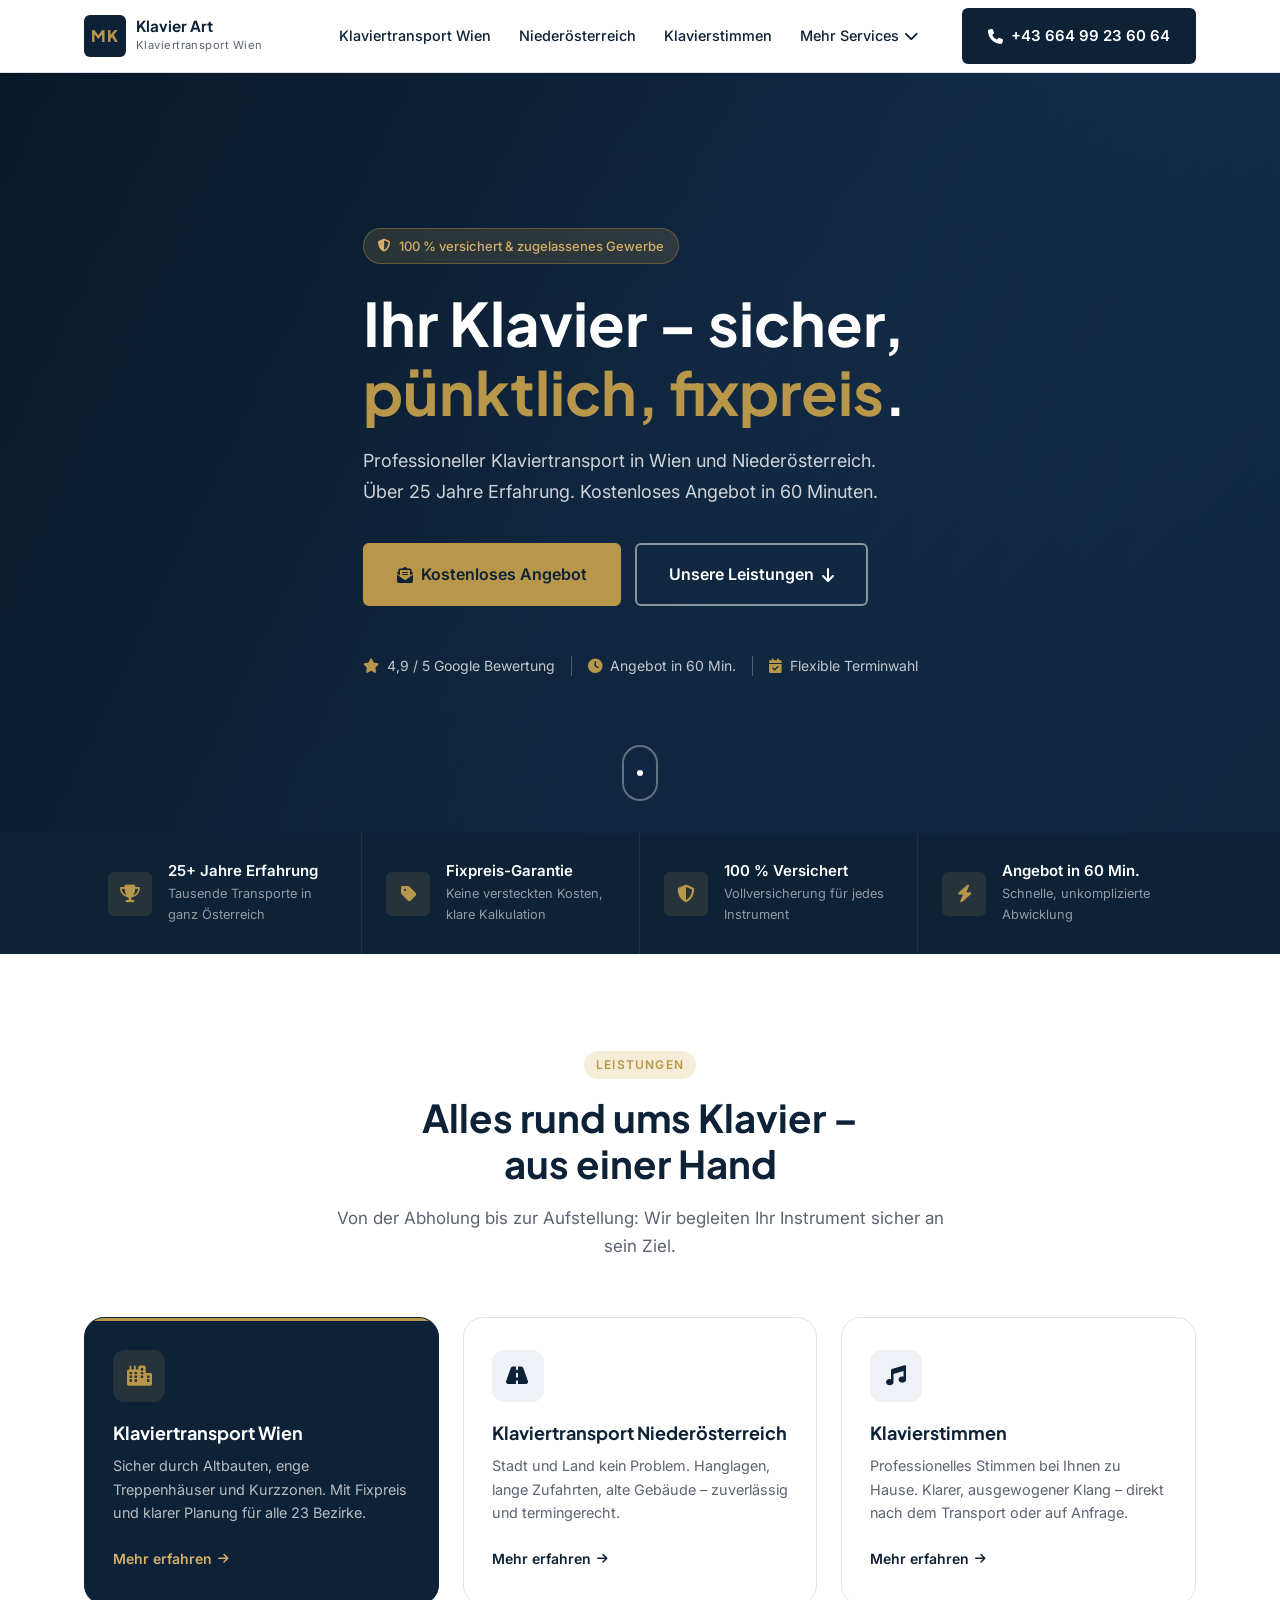
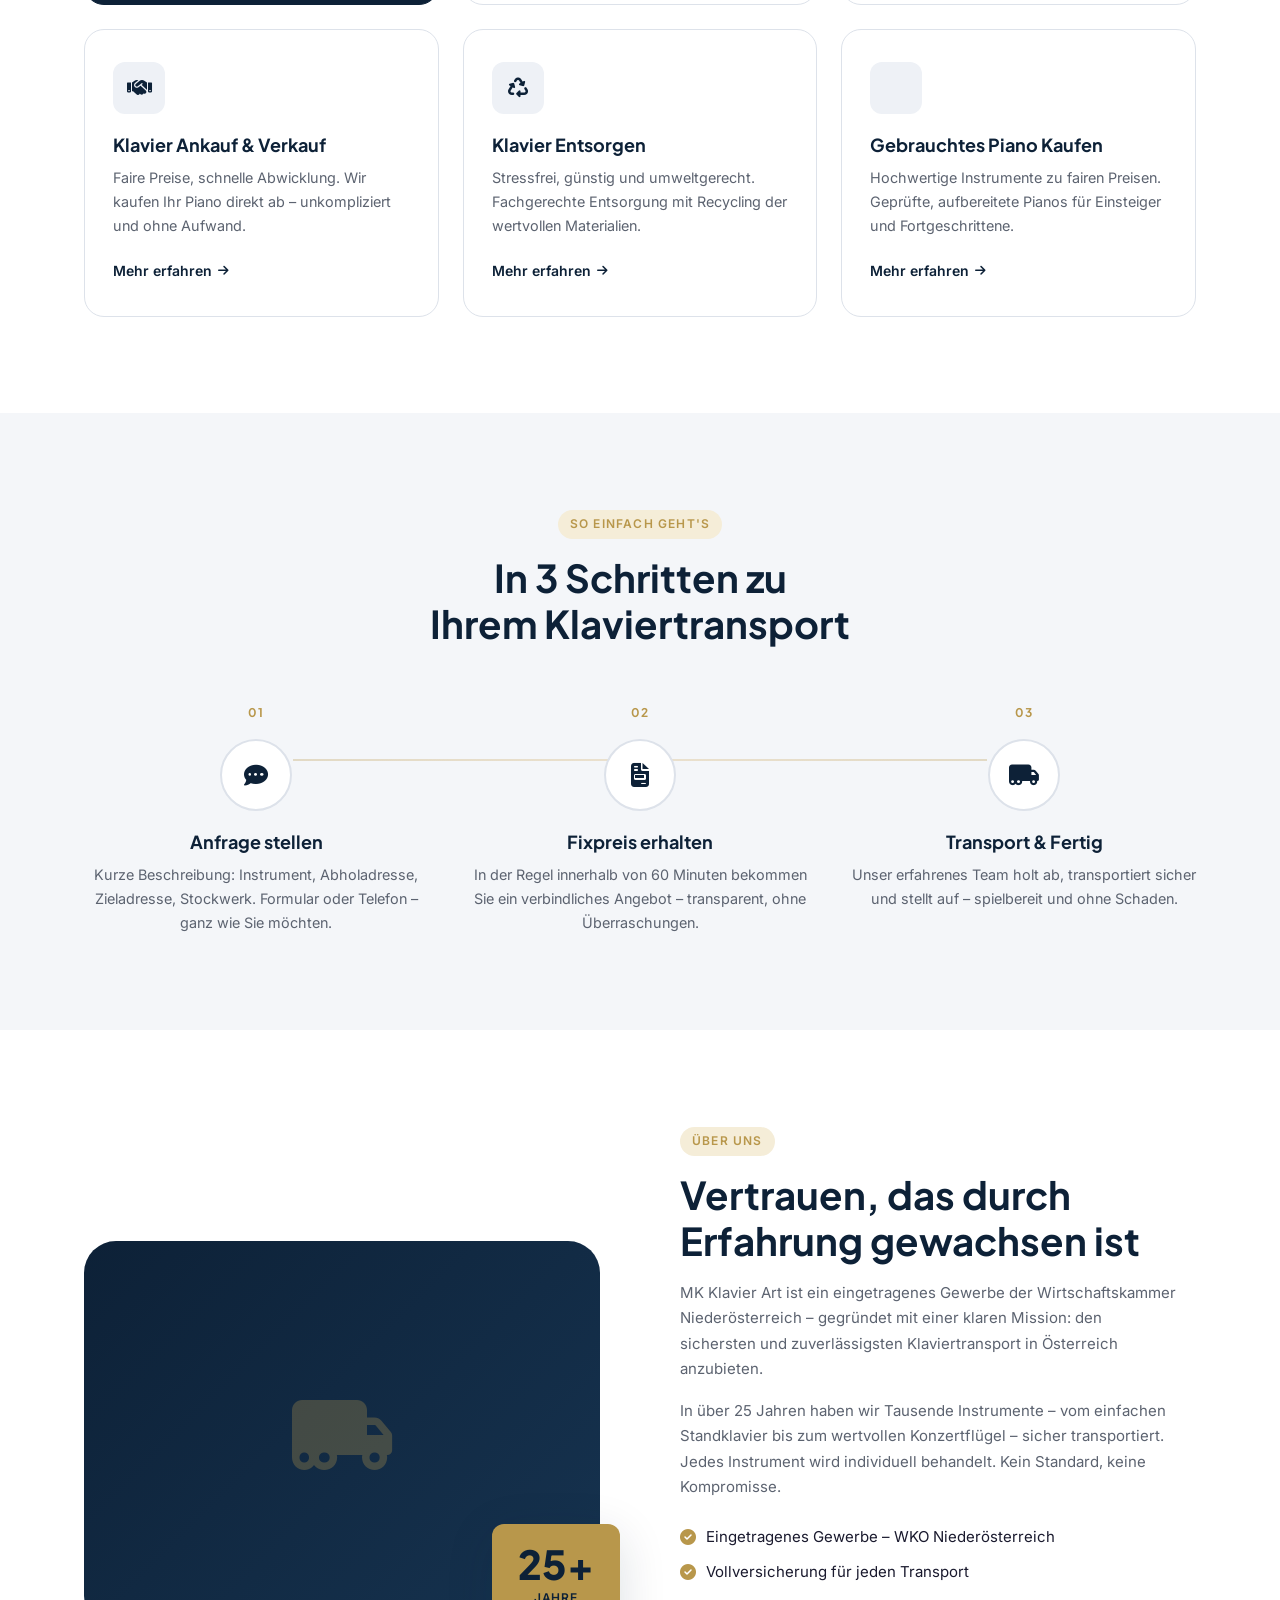
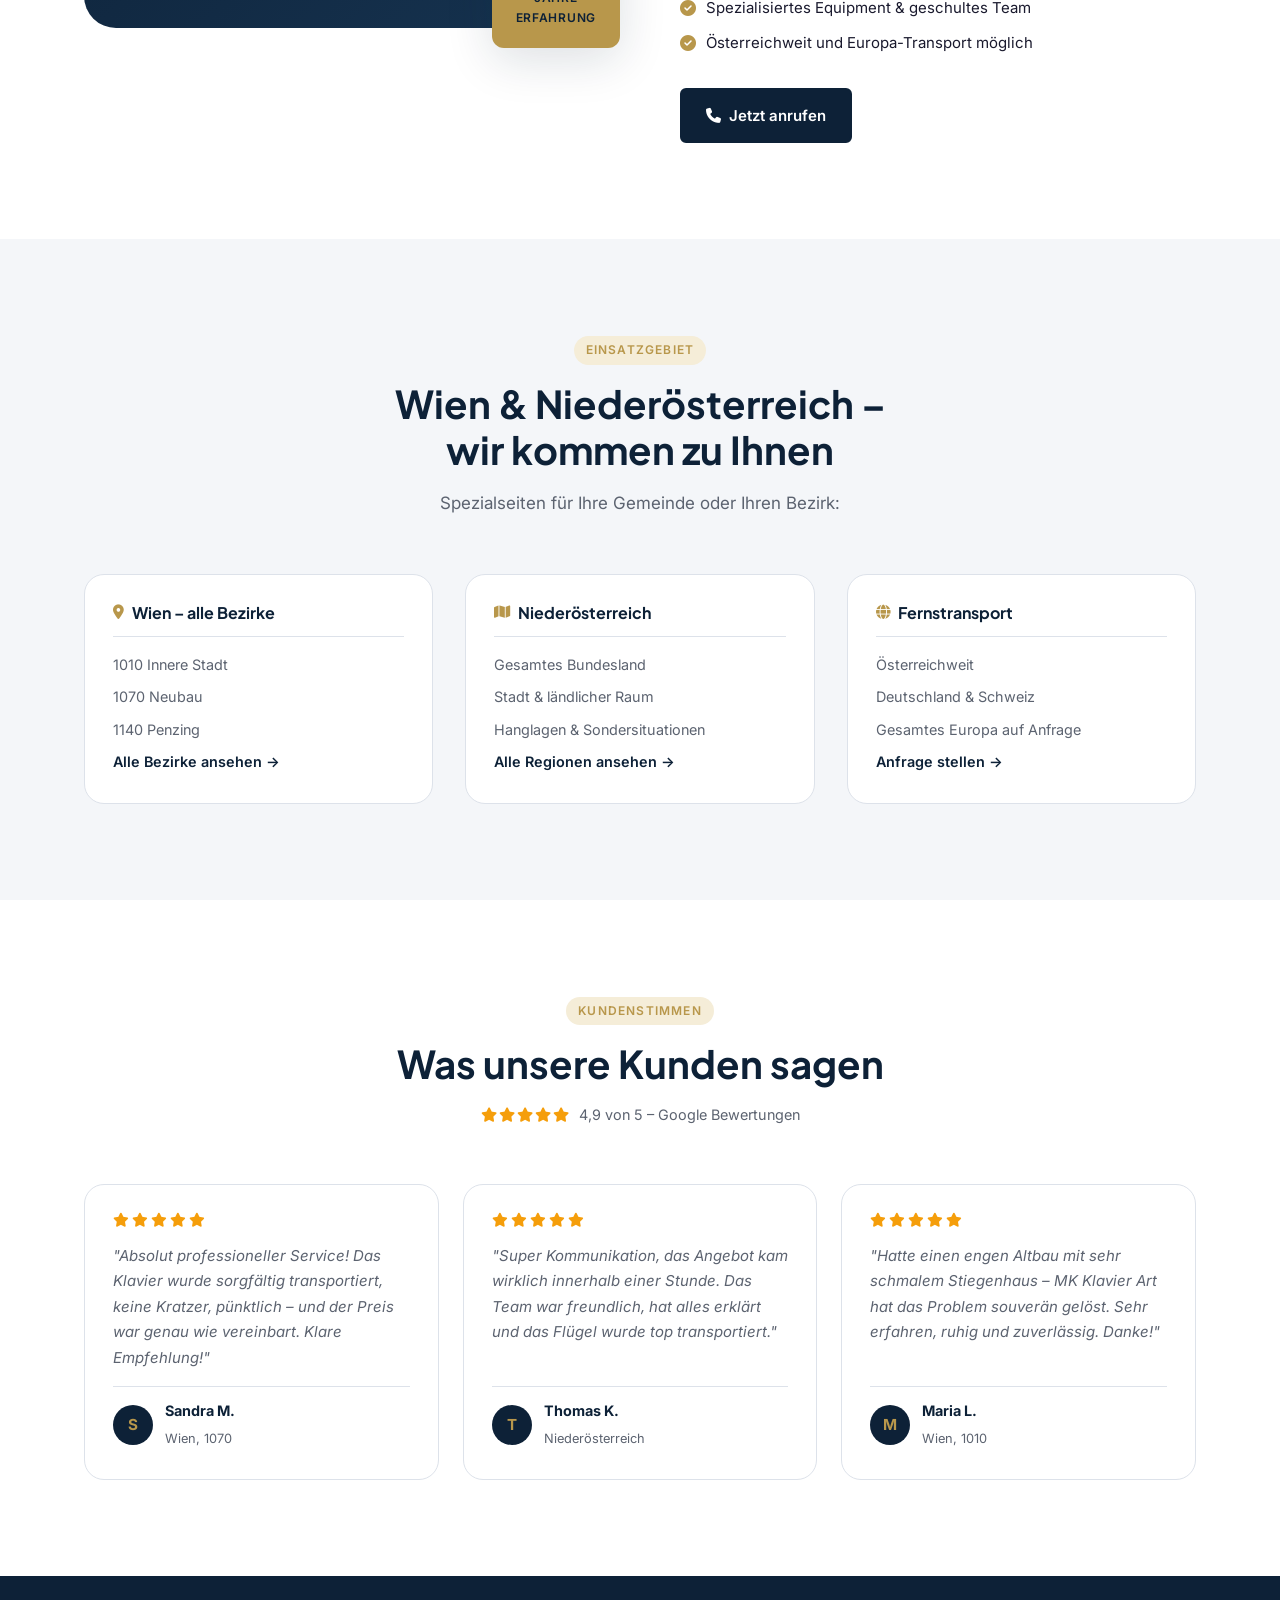
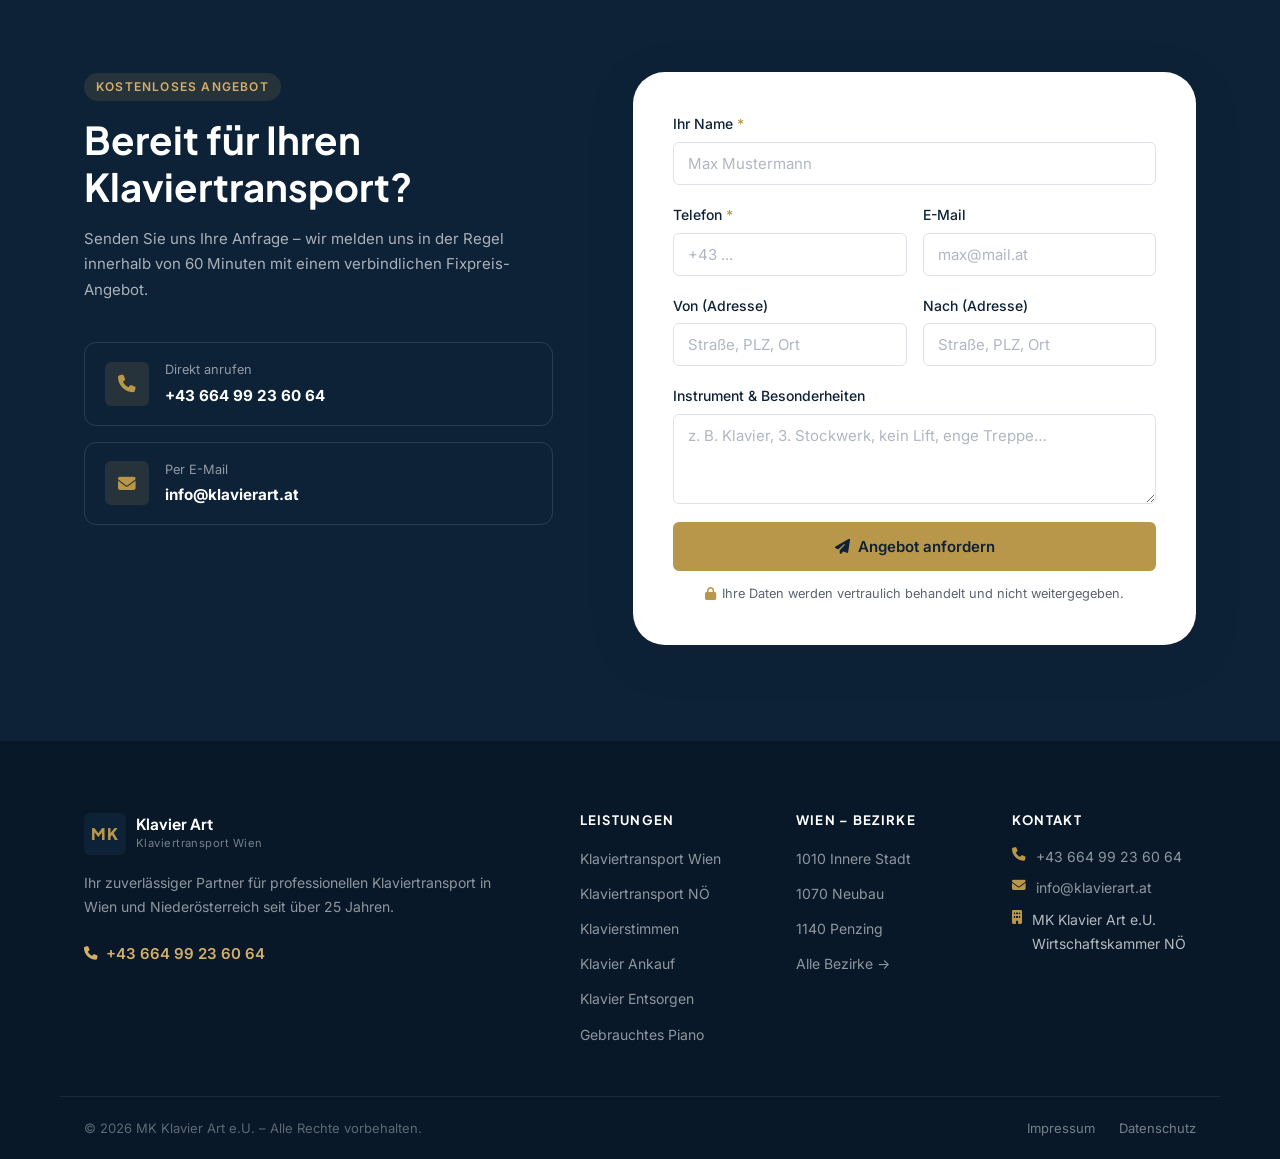
==== index.html @ 7b932c19 "Add homepage redesign prototype – modern corporate style Static HTML/CSS/JS prototype for the MK Kla" ====
<!DOCTYPE html>
<html lang="de">
<head>
  <meta charset="UTF-8" />
  <meta name="viewport" content="width=device-width, initial-scale=1.0" />
  <title>MK Klavier Art – Klaviertransport Wien & Niederösterreich | Fixpreis-Garantie</title>
  <meta name="description" content="Professioneller Klaviertransport in Wien und Niederösterreich. Über 25 Jahre Erfahrung, Fixpreis-Garantie, 100% versichert. Kostenloses Angebot in 60 Minuten." />

  <!-- Fonts -->
  <link rel="preconnect" href="https://fonts.googleapis.com" />
  <link rel="preconnect" href="https://fonts.gstatic.com" crossorigin />
  <link href="https://fonts.googleapis.com/css2?family=Inter:wght@400;500;600;700&family=Plus+Jakarta+Sans:wght@600;700;800&display=swap" rel="stylesheet" />

  <!-- Icons -->
  <link rel="stylesheet" href="https://cdnjs.cloudflare.com/ajax/libs/font-awesome/6.5.0/css/all.min.css" />

  <link rel="stylesheet" href="assets/css/style.css" />
</head>
<body>

  <!-- ========== HEADER ========== -->
  <header class="header" id="header">
    <div class="container header__inner">
      <a href="/" class="header__logo" aria-label="MK Klavier Art – Startseite">
        <span class="logo-mark">MK</span>
        <span class="logo-text">
          <span class="logo-main">Klavier Art</span>
          <span class="logo-sub">Klaviertransport Wien</span>
        </span>
      </a>

      <nav class="nav" id="nav" aria-label="Hauptnavigation">
        <ul class="nav__list">
          <li><a class="nav__link" href="/klaviertransport-wien/">Klaviertransport Wien</a></li>
          <li><a class="nav__link" href="/klaviertransport-niederosterreich/">Niederösterreich</a></li>
          <li><a class="nav__link" href="/klavierstimmen/">Klavierstimmen</a></li>
          <li class="nav__dropdown">
            <a class="nav__link nav__link--dropdown" href="#" aria-haspopup="true" aria-expanded="false">
              Mehr Services <i class="fa-solid fa-chevron-down" aria-hidden="true"></i>
            </a>
            <ul class="nav__sub">
              <li><a href="/klavier-ankauf/">Klavier Ankauf &amp; Verkauf</a></li>
              <li><a href="/klavier-entsorgen/">Klavier Entsorgen</a></li>
              <li><a href="/gebrauchtes-piano-kaufen/">Gebrauchtes Piano Kaufen</a></li>
            </ul>
          </li>
        </ul>
      </nav>

      <a href="tel:+436649923606" class="btn btn--primary header__cta">
        <i class="fa-solid fa-phone" aria-hidden="true"></i>
        +43 664 99 23 60 64
      </a>

      <button class="burger" id="burger" aria-label="Menü öffnen" aria-expanded="false" aria-controls="nav">
        <span></span><span></span><span></span>
      </button>
    </div>
  </header>

  <main id="main-content">

    <!-- ========== HERO ========== -->
    <section class="hero" aria-labelledby="hero-heading">
      <div class="hero__bg" aria-hidden="true">
        <!-- Placeholder: replace with actual piano image -->
        <div class="hero__bg-placeholder"></div>
        <div class="hero__overlay"></div>
      </div>

      <div class="container hero__content">
        <div class="hero__badge">
          <i class="fa-solid fa-shield-halved" aria-hidden="true"></i>
          100 % versichert &amp; zugelassenes Gewerbe
        </div>

        <h1 class="hero__title" id="hero-heading">
          Ihr Klavier – sicher,<br />
          <span class="text-accent">pünktlich, fixpreis</span>.
        </h1>

        <p class="hero__sub">
          Professioneller Klaviertransport in Wien und Niederösterreich.<br />
          Über 25 Jahre Erfahrung. Kostenloses Angebot in 60 Minuten.
        </p>

        <div class="hero__actions">
          <a href="#angebot" class="btn btn--accent btn--lg">
            <i class="fa-solid fa-envelope-open-text" aria-hidden="true"></i>
            Kostenloses Angebot
          </a>
          <a href="#leistungen" class="btn btn--ghost btn--lg">
            Unsere Leistungen
            <i class="fa-solid fa-arrow-down" aria-hidden="true"></i>
          </a>
        </div>

        <div class="hero__trust">
          <div class="trust-item">
            <i class="fa-solid fa-star" aria-hidden="true"></i>
            <span>4,9 / 5 Google Bewertung</span>
          </div>
          <div class="trust-divider" aria-hidden="true"></div>
          <div class="trust-item">
            <i class="fa-solid fa-clock" aria-hidden="true"></i>
            <span>Angebot in 60 Min.</span>
          </div>
          <div class="trust-divider" aria-hidden="true"></div>
          <div class="trust-item">
            <i class="fa-solid fa-calendar-check" aria-hidden="true"></i>
            <span>Flexible Terminwahl</span>
          </div>
        </div>
      </div>

      <a href="#usp" class="hero__scroll" aria-label="Nach unten scrollen">
        <span class="scroll-dot"></span>
      </a>
    </section>

    <!-- ========== USP BAR ========== -->
    <section class="usp-bar" id="usp" aria-label="Unsere Stärken">
      <div class="container">
        <ul class="usp-bar__list">
          <li class="usp-bar__item">
            <div class="usp-bar__icon" aria-hidden="true">
              <i class="fa-solid fa-trophy"></i>
            </div>
            <div class="usp-bar__text">
              <strong>25+ Jahre Erfahrung</strong>
              <span>Tausende Transporte in ganz Österreich</span>
            </div>
          </li>
          <li class="usp-bar__item">
            <div class="usp-bar__icon" aria-hidden="true">
              <i class="fa-solid fa-tag"></i>
            </div>
            <div class="usp-bar__text">
              <strong>Fixpreis-Garantie</strong>
              <span>Keine versteckten Kosten, klare Kalkulation</span>
            </div>
          </li>
          <li class="usp-bar__item">
            <div class="usp-bar__icon" aria-hidden="true">
              <i class="fa-solid fa-shield-halved"></i>
            </div>
            <div class="usp-bar__text">
              <strong>100 % Versichert</strong>
              <span>Vollversicherung für jedes Instrument</span>
            </div>
          </li>
          <li class="usp-bar__item">
            <div class="usp-bar__icon" aria-hidden="true">
              <i class="fa-solid fa-bolt"></i>
            </div>
            <div class="usp-bar__text">
              <strong>Angebot in 60 Min.</strong>
              <span>Schnelle, unkomplizierte Abwicklung</span>
            </div>
          </li>
        </ul>
      </div>
    </section>

    <!-- ========== SERVICES ========== -->
    <section class="services section" id="leistungen" aria-labelledby="services-heading">
      <div class="container">
        <div class="section-header">
          <span class="section-tag">Leistungen</span>
          <h2 class="section-title" id="services-heading">
            Alles rund ums Klavier –<br />aus einer Hand
          </h2>
          <p class="section-desc">
            Von der Abholung bis zur Aufstellung: Wir begleiten Ihr Instrument sicher an sein Ziel.
          </p>
        </div>

        <ul class="services__grid">
          <li class="service-card service-card--featured">
            <div class="service-card__icon" aria-hidden="true">
              <i class="fa-solid fa-city"></i>
            </div>
            <h3 class="service-card__title">Klaviertransport Wien</h3>
            <p class="service-card__desc">
              Sicher durch Altbauten, enge Treppenhäuser und Kurzzonen. Mit Fixpreis und klarer Planung für alle 23 Bezirke.
            </p>
            <a href="/klaviertransport-wien/" class="service-card__link">
              Mehr erfahren <i class="fa-solid fa-arrow-right" aria-hidden="true"></i>
            </a>
          </li>

          <li class="service-card">
            <div class="service-card__icon" aria-hidden="true">
              <i class="fa-solid fa-road"></i>
            </div>
            <h3 class="service-card__title">Klaviertransport Niederösterreich</h3>
            <p class="service-card__desc">
              Stadt und Land kein Problem. Hanglagen, lange Zufahrten, alte Gebäude – zuverlässig und termingerecht.
            </p>
            <a href="/klaviertransport-niederosterreich/" class="service-card__link">
              Mehr erfahren <i class="fa-solid fa-arrow-right" aria-hidden="true"></i>
            </a>
          </li>

          <li class="service-card">
            <div class="service-card__icon" aria-hidden="true">
              <i class="fa-solid fa-music"></i>
            </div>
            <h3 class="service-card__title">Klavierstimmen</h3>
            <p class="service-card__desc">
              Professionelles Stimmen bei Ihnen zu Hause. Klarer, ausgewogener Klang – direkt nach dem Transport oder auf Anfrage.
            </p>
            <a href="/klavierstimmen/" class="service-card__link">
              Mehr erfahren <i class="fa-solid fa-arrow-right" aria-hidden="true"></i>
            </a>
          </li>

          <li class="service-card">
            <div class="service-card__icon" aria-hidden="true">
              <i class="fa-solid fa-handshake"></i>
            </div>
            <h3 class="service-card__title">Klavier Ankauf &amp; Verkauf</h3>
            <p class="service-card__desc">
              Faire Preise, schnelle Abwicklung. Wir kaufen Ihr Piano direkt ab – unkompliziert und ohne Aufwand.
            </p>
            <a href="/klavier-ankauf/" class="service-card__link">
              Mehr erfahren <i class="fa-solid fa-arrow-right" aria-hidden="true"></i>
            </a>
          </li>

          <li class="service-card">
            <div class="service-card__icon" aria-hidden="true">
              <i class="fa-solid fa-recycle"></i>
            </div>
            <h3 class="service-card__title">Klavier Entsorgen</h3>
            <p class="service-card__desc">
              Stressfrei, günstig und umweltgerecht. Fachgerechte Entsorgung mit Recycling der wertvollen Materialien.
            </p>
            <a href="/klavier-entsorgen/" class="service-card__link">
              Mehr erfahren <i class="fa-solid fa-arrow-right" aria-hidden="true"></i>
            </a>
          </li>

          <li class="service-card">
            <div class="service-card__icon" aria-hidden="true">
              <i class="fa-solid fa-piano-keyboard"></i>
            </div>
            <h3 class="service-card__title">Gebrauchtes Piano Kaufen</h3>
            <p class="service-card__desc">
              Hochwertige Instrumente zu fairen Preisen. Geprüfte, aufbereitete Pianos für Einsteiger und Fortgeschrittene.
            </p>
            <a href="/gebrauchtes-piano-kaufen/" class="service-card__link">
              Mehr erfahren <i class="fa-solid fa-arrow-right" aria-hidden="true"></i>
            </a>
          </li>
        </ul>
      </div>
    </section>

    <!-- ========== HOW IT WORKS ========== -->
    <section class="process section section--alt" aria-labelledby="process-heading">
      <div class="container">
        <div class="section-header">
          <span class="section-tag">So einfach geht's</span>
          <h2 class="section-title" id="process-heading">In 3 Schritten zu<br />Ihrem Klaviertransport</h2>
        </div>

        <ol class="process__steps">
          <li class="process__step">
            <div class="process__number" aria-hidden="true">01</div>
            <div class="process__icon" aria-hidden="true">
              <i class="fa-solid fa-comment-dots"></i>
            </div>
            <h3 class="process__title">Anfrage stellen</h3>
            <p class="process__desc">
              Kurze Beschreibung: Instrument, Abholadresse, Zieladresse, Stockwerk. Formular oder Telefon – ganz wie Sie möchten.
            </p>
          </li>

          <li class="process__step">
            <div class="process__number" aria-hidden="true">02</div>
            <div class="process__icon" aria-hidden="true">
              <i class="fa-solid fa-file-invoice"></i>
            </div>
            <h3 class="process__title">Fixpreis erhalten</h3>
            <p class="process__desc">
              In der Regel innerhalb von 60 Minuten bekommen Sie ein verbindliches Angebot – transparent, ohne Überraschungen.
            </p>
          </li>

          <li class="process__step">
            <div class="process__number" aria-hidden="true">03</div>
            <div class="process__icon" aria-hidden="true">
              <i class="fa-solid fa-truck-moving"></i>
            </div>
            <h3 class="process__title">Transport & Fertig</h3>
            <p class="process__desc">
              Unser erfahrenes Team holt ab, transportiert sicher und stellt auf – spielbereit und ohne Schaden.
            </p>
          </li>
        </ol>
      </div>
    </section>

    <!-- ========== TRUST / ABOUT ========== -->
    <section class="about section" aria-labelledby="about-heading">
      <div class="container about__inner">
        <div class="about__visual" aria-hidden="true">
          <!-- Placeholder for company/team photo -->
          <div class="about__img-placeholder">
            <i class="fa-solid fa-truck-moving"></i>
          </div>
          <div class="about__badge-float">
            <span class="badge-number">25+</span>
            <span class="badge-label">Jahre<br/>Erfahrung</span>
          </div>
        </div>

        <div class="about__content">
          <span class="section-tag">Über uns</span>
          <h2 class="section-title section-title--left" id="about-heading">
            Vertrauen, das durch<br />Erfahrung gewachsen ist
          </h2>
          <p class="about__text">
            MK Klavier Art ist ein eingetragenes Gewerbe der Wirtschaftskammer Niederösterreich – gegründet mit einer klaren Mission: den sichersten und zuverlässigsten Klaviertransport in Österreich anzubieten.
          </p>
          <p class="about__text">
            In über 25 Jahren haben wir Tausende Instrumente – vom einfachen Standklavier bis zum wertvollen Konzertflügel – sicher transportiert. Jedes Instrument wird individuell behandelt. Kein Standard, keine Kompromisse.
          </p>

          <ul class="about__checks">
            <li><i class="fa-solid fa-circle-check" aria-hidden="true"></i> Eingetragenes Gewerbe – WKO Niederösterreich</li>
            <li><i class="fa-solid fa-circle-check" aria-hidden="true"></i> Vollversicherung für jeden Transport</li>
            <li><i class="fa-solid fa-circle-check" aria-hidden="true"></i> Spezialisiertes Equipment &amp; geschultes Team</li>
            <li><i class="fa-solid fa-circle-check" aria-hidden="true"></i> Österreichweit und Europa-Transport möglich</li>
          </ul>

          <a href="tel:+436649923606" class="btn btn--primary">
            <i class="fa-solid fa-phone" aria-hidden="true"></i>
            Jetzt anrufen
          </a>
        </div>
      </div>
    </section>

    <!-- ========== AREAS ========== -->
    <section class="areas section section--alt" aria-labelledby="areas-heading">
      <div class="container">
        <div class="section-header">
          <span class="section-tag">Einsatzgebiet</span>
          <h2 class="section-title" id="areas-heading">Wien &amp; Niederösterreich –<br />wir kommen zu Ihnen</h2>
          <p class="section-desc">Spezialseiten für Ihre Gemeinde oder Ihren Bezirk:</p>
        </div>

        <div class="areas__grid">
          <div class="areas__column">
            <h3 class="areas__col-title">
              <i class="fa-solid fa-location-dot" aria-hidden="true"></i>
              Wien – alle Bezirke
            </h3>
            <ul class="areas__list">
              <li><a href="/klaviertransport-wien/klaviertransport-innere-stadt-1010/">1010 Innere Stadt</a></li>
              <li><a href="/klaviertransport-wien/klaviertransport-neubau-1070/">1070 Neubau</a></li>
              <li><a href="/klaviertransport-wien/klaviertransport-penzing-1140/">1140 Penzing</a></li>
              <li><a href="/klaviertransport-wien/">Alle Bezirke ansehen →</a></li>
            </ul>
          </div>

          <div class="areas__column">
            <h3 class="areas__col-title">
              <i class="fa-solid fa-map" aria-hidden="true"></i>
              Niederösterreich
            </h3>
            <ul class="areas__list">
              <li><a href="/klaviertransport-niederosterreich/">Gesamtes Bundesland</a></li>
              <li><a href="/klaviertransport-niederosterreich/">Stadt &amp; ländlicher Raum</a></li>
              <li><a href="/klaviertransport-niederosterreich/">Hanglagen &amp; Sondersituationen</a></li>
              <li><a href="/klaviertransport-niederosterreich/">Alle Regionen ansehen →</a></li>
            </ul>
          </div>

          <div class="areas__column">
            <h3 class="areas__col-title">
              <i class="fa-solid fa-globe" aria-hidden="true"></i>
              Fernstransport
            </h3>
            <ul class="areas__list">
              <li><span>Österreichweit</span></li>
              <li><span>Deutschland &amp; Schweiz</span></li>
              <li><span>Gesamtes Europa auf Anfrage</span></li>
              <li><a href="#angebot">Anfrage stellen →</a></li>
            </ul>
          </div>
        </div>
      </div>
    </section>

    <!-- ========== TESTIMONIALS ========== -->
    <section class="reviews section" aria-labelledby="reviews-heading">
      <div class="container">
        <div class="section-header">
          <span class="section-tag">Kundenstimmen</span>
          <h2 class="section-title" id="reviews-heading">
            Was unsere Kunden sagen
          </h2>
          <div class="reviews__rating" aria-label="Durchschnittliche Bewertung: 4,9 von 5 Sternen">
            <div class="stars" aria-hidden="true">
              <i class="fa-solid fa-star"></i>
              <i class="fa-solid fa-star"></i>
              <i class="fa-solid fa-star"></i>
              <i class="fa-solid fa-star"></i>
              <i class="fa-solid fa-star"></i>
            </div>
            <span>4,9 von 5 – Google Bewertungen</span>
          </div>
        </div>

        <div class="reviews__grid">
          <article class="review-card">
            <div class="review-card__stars" aria-label="5 Sterne" aria-hidden="true">
              <i class="fa-solid fa-star"></i><i class="fa-solid fa-star"></i>
              <i class="fa-solid fa-star"></i><i class="fa-solid fa-star"></i>
              <i class="fa-solid fa-star"></i>
            </div>
            <blockquote class="review-card__text">
              "Absolut professioneller Service! Das Klavier wurde sorgfältig transportiert, keine Kratzer, pünktlich – und der Preis war genau wie vereinbart. Klare Empfehlung!"
            </blockquote>
            <footer class="review-card__author">
              <div class="review-card__avatar" aria-hidden="true">S</div>
              <div>
                <strong>Sandra M.</strong>
                <span>Wien, 1070</span>
              </div>
            </footer>
          </article>

          <article class="review-card">
            <div class="review-card__stars" aria-label="5 Sterne" aria-hidden="true">
              <i class="fa-solid fa-star"></i><i class="fa-solid fa-star"></i>
              <i class="fa-solid fa-star"></i><i class="fa-solid fa-star"></i>
              <i class="fa-solid fa-star"></i>
            </div>
            <blockquote class="review-card__text">
              "Super Kommunikation, das Angebot kam wirklich innerhalb einer Stunde. Das Team war freundlich, hat alles erklärt und das Flügel wurde top transportiert."
            </blockquote>
            <footer class="review-card__author">
              <div class="review-card__avatar" aria-hidden="true">T</div>
              <div>
                <strong>Thomas K.</strong>
                <span>Niederösterreich</span>
              </div>
            </footer>
          </article>

          <article class="review-card">
            <div class="review-card__stars" aria-label="5 Sterne" aria-hidden="true">
              <i class="fa-solid fa-star"></i><i class="fa-solid fa-star"></i>
              <i class="fa-solid fa-star"></i><i class="fa-solid fa-star"></i>
              <i class="fa-solid fa-star"></i>
            </div>
            <blockquote class="review-card__text">
              "Hatte einen engen Altbau mit sehr schmalem Stiegenhaus – MK Klavier Art hat das Problem souverän gelöst. Sehr erfahren, ruhig und zuverlässig. Danke!"
            </blockquote>
            <footer class="review-card__author">
              <div class="review-card__avatar" aria-hidden="true">M</div>
              <div>
                <strong>Maria L.</strong>
                <span>Wien, 1010</span>
              </div>
            </footer>
          </article>
        </div>
      </div>
    </section>

    <!-- ========== CONTACT / CTA ========== -->
    <section class="cta-section section" id="angebot" aria-labelledby="cta-heading">
      <div class="container">
        <div class="cta-section__inner">
          <div class="cta-section__content">
            <span class="section-tag section-tag--light">Kostenloses Angebot</span>
            <h2 class="cta-section__title" id="cta-heading">
              Bereit für Ihren<br />Klaviertransport?
            </h2>
            <p class="cta-section__sub">
              Senden Sie uns Ihre Anfrage – wir melden uns in der Regel innerhalb von 60 Minuten mit einem verbindlichen Fixpreis-Angebot.
            </p>
            <div class="cta-section__contact">
              <a href="tel:+436649923606" class="cta-contact-item">
                <i class="fa-solid fa-phone" aria-hidden="true"></i>
                <div>
                  <span>Direkt anrufen</span>
                  <strong>+43 664 99 23 60 64</strong>
                </div>
              </a>
              <a href="mailto:info@klavierart.at" class="cta-contact-item">
                <i class="fa-solid fa-envelope" aria-hidden="true"></i>
                <div>
                  <span>Per E-Mail</span>
                  <strong>info@klavierart.at</strong>
                </div>
              </a>
            </div>
          </div>

          <form class="contact-form" action="#" method="post" novalidate aria-label="Anfrageformular">
            <div class="form-group">
              <label for="name">Ihr Name <span aria-hidden="true">*</span></label>
              <input type="text" id="name" name="name" required autocomplete="name" placeholder="Max Mustermann" />
            </div>

            <div class="form-row">
              <div class="form-group">
                <label for="phone">Telefon <span aria-hidden="true">*</span></label>
                <input type="tel" id="phone" name="phone" required autocomplete="tel" placeholder="+43 ..." />
              </div>
              <div class="form-group">
                <label for="email">E-Mail</label>
                <input type="email" id="email" name="email" autocomplete="email" placeholder="max@mail.at" />
              </div>
            </div>

            <div class="form-row">
              <div class="form-group">
                <label for="von">Von (Adresse)</label>
                <input type="text" id="von" name="von" placeholder="Straße, PLZ, Ort" />
              </div>
              <div class="form-group">
                <label for="nach">Nach (Adresse)</label>
                <input type="text" id="nach" name="nach" placeholder="Straße, PLZ, Ort" />
              </div>
            </div>

            <div class="form-group">
              <label for="instrument">Instrument &amp; Besonderheiten</label>
              <textarea id="instrument" name="instrument" rows="3" placeholder="z. B. Klavier, 3. Stockwerk, kein Lift, enge Treppe…"></textarea>
            </div>

            <button type="submit" class="btn btn--accent btn--full">
              <i class="fa-solid fa-paper-plane" aria-hidden="true"></i>
              Angebot anfordern
            </button>
            <p class="form-note">
              <i class="fa-solid fa-lock" aria-hidden="true"></i>
              Ihre Daten werden vertraulich behandelt und nicht weitergegeben.
            </p>
          </form>
        </div>
      </div>
    </section>

  </main>

  <!-- ========== FOOTER ========== -->
  <footer class="footer" role="contentinfo">
    <div class="container footer__inner">
      <div class="footer__brand">
        <a href="/" class="header__logo footer__logo" aria-label="MK Klavier Art">
          <span class="logo-mark">MK</span>
          <span class="logo-text">
            <span class="logo-main">Klavier Art</span>
            <span class="logo-sub">Klaviertransport Wien</span>
          </span>
        </a>
        <p class="footer__tagline">
          Ihr zuverlässiger Partner für professionellen Klaviertransport in Wien und Niederösterreich seit über 25 Jahren.
        </p>
        <a href="tel:+436649923606" class="footer__phone">
          <i class="fa-solid fa-phone" aria-hidden="true"></i>
          +43 664 99 23 60 64
        </a>
      </div>

      <nav class="footer__nav" aria-label="Footer Navigation">
        <div class="footer__col">
          <h3 class="footer__heading">Leistungen</h3>
          <ul>
            <li><a href="/klaviertransport-wien/">Klaviertransport Wien</a></li>
            <li><a href="/klaviertransport-niederosterreich/">Klaviertransport NÖ</a></li>
            <li><a href="/klavierstimmen/">Klavierstimmen</a></li>
            <li><a href="/klavier-ankauf/">Klavier Ankauf</a></li>
            <li><a href="/klavier-entsorgen/">Klavier Entsorgen</a></li>
            <li><a href="/gebrauchtes-piano-kaufen/">Gebrauchtes Piano</a></li>
          </ul>
        </div>

        <div class="footer__col">
          <h3 class="footer__heading">Wien – Bezirke</h3>
          <ul>
            <li><a href="/klaviertransport-wien/klaviertransport-innere-stadt-1010/">1010 Innere Stadt</a></li>
            <li><a href="/klaviertransport-wien/klaviertransport-neubau-1070/">1070 Neubau</a></li>
            <li><a href="/klaviertransport-wien/klaviertransport-penzing-1140/">1140 Penzing</a></li>
            <li><a href="/klaviertransport-wien/">Alle Bezirke →</a></li>
          </ul>
        </div>

        <div class="footer__col">
          <h3 class="footer__heading">Kontakt</h3>
          <ul class="footer__contact-list">
            <li>
              <i class="fa-solid fa-phone" aria-hidden="true"></i>
              <a href="tel:+436649923606">+43 664 99 23 60 64</a>
            </li>
            <li>
              <i class="fa-solid fa-envelope" aria-hidden="true"></i>
              <a href="mailto:info@klavierart.at">info@klavierart.at</a>
            </li>
            <li>
              <i class="fa-solid fa-building" aria-hidden="true"></i>
              <span>MK Klavier Art e.U.<br />Wirtschaftskammer NÖ</span>
            </li>
          </ul>
        </div>
      </nav>
    </div>

    <div class="footer__bottom">
      <div class="container footer__bottom-inner">
        <p class="footer__copy">
          &copy; <span id="year"></span> MK Klavier Art e.U. – Alle Rechte vorbehalten.
        </p>
        <nav class="footer__legal" aria-label="Rechtliche Links">
          <a href="/impressum/">Impressum</a>
          <a href="/datenschutz/">Datenschutz</a>
        </nav>
      </div>
    </div>
  </footer>

  <!-- Scroll to top -->
  <button class="scroll-top" id="scrollTop" aria-label="Zum Seitenanfang scrollen" hidden>
    <i class="fa-solid fa-chevron-up" aria-hidden="true"></i>
  </button>

  <script src="assets/js/script.js"></script>
</body>
</html>
---- assets/css/style.css ----
/* ============================================================
   MK Klavier Art – Design System & Homepage Styles
   Palette:
     Navy    #0D2137  (primary)
     Gold    #B8974B  (accent)
     White   #FFFFFF
     Surface #F4F6F9
     Muted   #EEF1F6
     Text    #1A1A2E
     Sub     #5C6370
   ============================================================ */

/* ── Reset & Base ─────────────────────────────────────────── */
*, *::before, *::after { box-sizing: border-box; margin: 0; padding: 0; }

:root {
  --navy:        #0D2137;
  --navy-dark:   #081828;
  --navy-mid:    #163350;
  --gold:        #B8974B;
  --gold-light:  #D4AF6A;
  --gold-pale:   #F5EDD8;
  --white:       #FFFFFF;
  --surface:     #F4F6F9;
  --muted:       #EEF1F6;
  --text:        #1A1A2E;
  --sub:         #5C6370;
  --border:      #DDE2EA;

  --radius-sm:   6px;
  --radius-md:   12px;
  --radius-lg:   20px;
  --radius-xl:   32px;

  --shadow-sm:   0 1px 4px rgba(13,33,55,.06);
  --shadow-md:   0 4px 20px rgba(13,33,55,.10);
  --shadow-lg:   0 12px 48px rgba(13,33,55,.14);

  --font-body:   'Inter', system-ui, sans-serif;
  --font-head:   'Plus Jakarta Sans', 'Inter', sans-serif;

  --transition:  .25s ease;

  --container:   1160px;
  --section-v:   96px;
}

html {
  font-size: 16px;
  scroll-behavior: smooth;
  -webkit-text-size-adjust: 100%;
}

body {
  font-family: var(--font-body);
  color: var(--text);
  background: var(--white);
  line-height: 1.7;
  -webkit-font-smoothing: antialiased;
}

img { max-width: 100%; display: block; }
a  { color: inherit; text-decoration: none; }
ul, ol { list-style: none; }
button { cursor: pointer; font-family: inherit; border: none; background: none; }

/* Focus visible – accessibility */
:focus-visible {
  outline: 3px solid var(--gold);
  outline-offset: 3px;
  border-radius: 4px;
}

/* ── Typography ───────────────────────────────────────────── */
h1, h2, h3, h4 {
  font-family: var(--font-head);
  line-height: 1.2;
  font-weight: 700;
  color: var(--navy);
}

/* ── Utilities ────────────────────────────────────────────── */
.container {
  max-width: var(--container);
  margin: 0 auto;
  padding: 0 24px;
}

.section          { padding: var(--section-v) 0; }
.section--alt     { background: var(--surface); }

.section-header   { text-align: center; max-width: 640px; margin: 0 auto 56px; }

.section-tag {
  display: inline-block;
  font-size: .75rem;
  font-weight: 600;
  letter-spacing: .1em;
  text-transform: uppercase;
  color: var(--gold);
  background: var(--gold-pale);
  padding: 4px 12px;
  border-radius: 99px;
  margin-bottom: 16px;
}
.section-tag--light {
  color: var(--gold-light);
  background: rgba(184,151,75,.15);
}

.section-title {
  font-size: clamp(1.75rem, 3vw, 2.5rem);
  color: var(--navy);
  margin-bottom: 16px;
}
.section-title--left { text-align: left; }

.section-desc {
  color: var(--sub);
  font-size: 1.0625rem;
}

.text-accent { color: var(--gold); }

/* ── Buttons ──────────────────────────────────────────────── */
.btn {
  display: inline-flex;
  align-items: center;
  gap: 8px;
  padding: 13px 24px;
  border-radius: var(--radius-sm);
  font-size: .9375rem;
  font-weight: 600;
  font-family: var(--font-body);
  transition: all var(--transition);
  white-space: nowrap;
  border: 2px solid transparent;
}

.btn--primary {
  background: var(--navy);
  color: var(--white);
  border-color: var(--navy);
}
.btn--primary:hover {
  background: var(--navy-mid);
  border-color: var(--navy-mid);
  transform: translateY(-1px);
  box-shadow: var(--shadow-md);
}

.btn--accent {
  background: var(--gold);
  color: var(--navy);
  border-color: var(--gold);
}
.btn--accent:hover {
  background: var(--gold-light);
  border-color: var(--gold-light);
  transform: translateY(-1px);
  box-shadow: 0 6px 24px rgba(184,151,75,.35);
}

.btn--ghost {
  background: transparent;
  color: var(--white);
  border-color: rgba(255,255,255,.5);
}
.btn--ghost:hover {
  background: rgba(255,255,255,.1);
  border-color: var(--white);
}

.btn--lg  { padding: 16px 32px; font-size: 1rem; }
.btn--full { width: 100%; justify-content: center; }

/* ── HEADER ──────────────────────────────────────────────── */
.header {
  position: sticky;
  top: 0;
  z-index: 1000;
  background: var(--white);
  border-bottom: 1px solid var(--border);
  box-shadow: var(--shadow-sm);
  transition: box-shadow var(--transition);
}
.header.scrolled { box-shadow: var(--shadow-md); }

.header__inner {
  display: flex;
  align-items: center;
  gap: 32px;
  height: 72px;
}

/* Logo */
.header__logo {
  display: flex;
  align-items: center;
  gap: 10px;
  text-decoration: none;
  flex-shrink: 0;
}

.logo-mark {
  width: 42px;
  height: 42px;
  background: var(--navy);
  color: var(--gold);
  border-radius: var(--radius-sm);
  display: flex;
  align-items: center;
  justify-content: center;
  font-family: var(--font-head);
  font-size: 1rem;
  font-weight: 800;
  letter-spacing: .05em;
  flex-shrink: 0;
}

.logo-text   { display: flex; flex-direction: column; }
.logo-main   { font-family: var(--font-head); font-size: .95rem; font-weight: 700; color: var(--navy); line-height: 1.2; }
.logo-sub    { font-size: .7rem; color: var(--sub); letter-spacing: .04em; }

/* Nav */
.nav { margin-left: auto; }

.nav__list {
  display: flex;
  align-items: center;
  gap: 4px;
}

.nav__link {
  display: flex;
  align-items: center;
  gap: 5px;
  padding: 8px 12px;
  border-radius: var(--radius-sm);
  font-size: .9rem;
  font-weight: 500;
  color: var(--navy);
  transition: background var(--transition), color var(--transition);
}
.nav__link:hover { background: var(--muted); color: var(--gold); }

/* Dropdown */
.nav__dropdown { position: relative; }

.nav__sub {
  display: none;
  position: absolute;
  top: calc(100% + 8px);
  left: 0;
  min-width: 220px;
  background: var(--white);
  border: 1px solid var(--border);
  border-radius: var(--radius-md);
  box-shadow: var(--shadow-lg);
  padding: 8px;
  z-index: 200;
}
.nav__dropdown:hover .nav__sub,
.nav__dropdown:focus-within .nav__sub { display: block; }

.nav__sub a {
  display: block;
  padding: 9px 12px;
  border-radius: var(--radius-sm);
  font-size: .875rem;
  color: var(--navy);
  transition: background var(--transition);
}
.nav__sub a:hover { background: var(--muted); }

.header__cta { flex-shrink: 0; }

/* Burger */
.burger {
  display: none;
  flex-direction: column;
  gap: 5px;
  padding: 8px;
  margin-left: auto;
}
.burger span {
  display: block;
  width: 24px;
  height: 2px;
  background: var(--navy);
  border-radius: 2px;
  transition: all var(--transition);
}
.burger.open span:nth-child(1) { transform: translateY(7px) rotate(45deg); }
.burger.open span:nth-child(2) { opacity: 0; }
.burger.open span:nth-child(3) { transform: translateY(-7px) rotate(-45deg); }

/* ── HERO ─────────────────────────────────────────────────── */
.hero {
  position: relative;
  min-height: min(90vh, 760px);
  display: flex;
  align-items: center;
  overflow: hidden;
}

.hero__bg {
  position: absolute;
  inset: 0;
}

.hero__bg-placeholder {
  width: 100%;
  height: 100%;
  /* Replace background-image with actual photo: */
  /* background-image: url('../images/hero-piano.jpg'); */
  background: linear-gradient(135deg, #0a1c2e 0%, #1a3a5c 50%, #0f2840 100%);
  background-size: cover;
  background-position: center;
}

.hero__overlay {
  position: absolute;
  inset: 0;
  background: linear-gradient(
    105deg,
    rgba(8,24,40,.88) 0%,
    rgba(13,33,55,.72) 55%,
    rgba(13,33,55,.40) 100%
  );
}

.hero__content {
  position: relative;
  z-index: 1;
  padding-top: 64px;
  padding-bottom: 64px;
  max-width: 680px;
}

.hero__badge {
  display: inline-flex;
  align-items: center;
  gap: 8px;
  background: rgba(184,151,75,.18);
  border: 1px solid rgba(184,151,75,.4);
  color: var(--gold-light);
  font-size: .8125rem;
  font-weight: 500;
  padding: 6px 14px;
  border-radius: 99px;
  margin-bottom: 24px;
}

.hero__title {
  font-size: clamp(2.25rem, 5vw, 3.75rem);
  color: var(--white);
  margin-bottom: 20px;
  line-height: 1.15;
}

.hero__sub {
  font-size: clamp(1rem, 1.5vw, 1.125rem);
  color: rgba(255,255,255,.8);
  margin-bottom: 36px;
  max-width: 520px;
}

.hero__actions {
  display: flex;
  flex-wrap: wrap;
  gap: 14px;
  margin-bottom: 48px;
}

.hero__trust {
  display: flex;
  flex-wrap: wrap;
  align-items: center;
  gap: 16px;
}

.trust-item {
  display: flex;
  align-items: center;
  gap: 8px;
  color: rgba(255,255,255,.75);
  font-size: .875rem;
}
.trust-item i { color: var(--gold); font-size: .9rem; }

.trust-divider {
  width: 1px;
  height: 20px;
  background: rgba(255,255,255,.25);
}

/* Scroll indicator */
.hero__scroll {
  position: absolute;
  bottom: 32px;
  left: 50%;
  transform: translateX(-50%);
  display: flex;
  align-items: center;
  justify-content: center;
  width: 36px;
  height: 56px;
  border: 2px solid rgba(255,255,255,.35);
  border-radius: 99px;
  z-index: 2;
}

.scroll-dot {
  display: block;
  width: 6px;
  height: 6px;
  background: var(--white);
  border-radius: 50%;
  animation: scrollBounce 1.8s ease-in-out infinite;
}

@keyframes scrollBounce {
  0%,100% { transform: translateY(-8px); opacity: .5; }
  50%      { transform: translateY(8px);  opacity: 1; }
}

/* ── USP BAR ──────────────────────────────────────────────── */
.usp-bar {
  background: var(--navy);
  padding: 0;
}

.usp-bar__list {
  display: grid;
  grid-template-columns: repeat(4, 1fr);
}

.usp-bar__item {
  display: flex;
  align-items: center;
  gap: 16px;
  padding: 28px 24px;
  border-right: 1px solid rgba(255,255,255,.08);
  transition: background var(--transition);
}
.usp-bar__item:last-child { border-right: none; }
.usp-bar__item:hover { background: rgba(255,255,255,.04); }

.usp-bar__icon {
  width: 44px;
  height: 44px;
  background: rgba(184,151,75,.15);
  border-radius: var(--radius-sm);
  display: flex;
  align-items: center;
  justify-content: center;
  flex-shrink: 0;
  color: var(--gold);
  font-size: 1.1rem;
}

.usp-bar__text {
  display: flex;
  flex-direction: column;
}
.usp-bar__text strong {
  color: var(--white);
  font-size: .9375rem;
  font-weight: 600;
  line-height: 1.3;
}
.usp-bar__text span {
  color: rgba(255,255,255,.55);
  font-size: .8rem;
  margin-top: 2px;
}

/* ── SERVICES ─────────────────────────────────────────────── */
.services__grid {
  display: grid;
  grid-template-columns: repeat(3, 1fr);
  gap: 24px;
}

.service-card {
  background: var(--white);
  border: 1px solid var(--border);
  border-radius: var(--radius-lg);
  padding: 32px 28px;
  transition: box-shadow var(--transition), transform var(--transition), border-color var(--transition);
  position: relative;
  overflow: hidden;
}

.service-card::before {
  content: '';
  position: absolute;
  top: 0;
  left: 0;
  right: 0;
  height: 3px;
  background: var(--gold);
  transform: scaleX(0);
  transform-origin: left;
  transition: transform var(--transition);
}

.service-card:hover {
  box-shadow: var(--shadow-lg);
  transform: translateY(-4px);
  border-color: transparent;
}
.service-card:hover::before { transform: scaleX(1); }

.service-card--featured {
  background: var(--navy);
  border-color: var(--navy);
}
.service-card--featured::before { background: var(--gold); transform: scaleX(1); }
.service-card--featured .service-card__icon { background: rgba(184,151,75,.15); color: var(--gold); }
.service-card--featured .service-card__title { color: var(--white); }
.service-card--featured .service-card__desc  { color: rgba(255,255,255,.7); }
.service-card--featured .service-card__link  { color: var(--gold-light); }
.service-card--featured .service-card__link:hover { color: var(--gold); }

.service-card__icon {
  width: 52px;
  height: 52px;
  background: var(--muted);
  border-radius: var(--radius-md);
  display: flex;
  align-items: center;
  justify-content: center;
  color: var(--navy);
  font-size: 1.25rem;
  margin-bottom: 20px;
  transition: background var(--transition);
}
.service-card:not(.service-card--featured):hover .service-card__icon {
  background: var(--gold-pale);
  color: var(--gold);
}

.service-card__title {
  font-size: 1.125rem;
  margin-bottom: 10px;
  color: var(--navy);
}

.service-card__desc {
  font-size: .9rem;
  color: var(--sub);
  line-height: 1.65;
  margin-bottom: 20px;
}

.service-card__link {
  display: inline-flex;
  align-items: center;
  gap: 6px;
  font-size: .875rem;
  font-weight: 600;
  color: var(--navy);
  transition: gap var(--transition), color var(--transition);
}
.service-card__link i { font-size: .75rem; transition: transform var(--transition); }
.service-card__link:hover i { transform: translateX(4px); }
.service-card:not(.service-card--featured) .service-card__link:hover { color: var(--gold); }

/* ── PROCESS ──────────────────────────────────────────────── */
.process__steps {
  display: grid;
  grid-template-columns: repeat(3, 1fr);
  gap: 40px;
  position: relative;
  counter-reset: steps;
}

.process__steps::before {
  content: '';
  position: absolute;
  top: 56px;
  left: calc(16.66% + 24px);
  right: calc(16.66% + 24px);
  height: 2px;
  background: linear-gradient(90deg, var(--gold) 0%, var(--gold-light) 50%, var(--gold) 100%);
  opacity: .3;
}

.process__step {
  text-align: center;
  position: relative;
}

.process__number {
  font-family: var(--font-head);
  font-size: .75rem;
  font-weight: 700;
  letter-spacing: .12em;
  color: var(--gold);
  margin-bottom: 16px;
  display: block;
}

.process__icon {
  width: 72px;
  height: 72px;
  background: var(--white);
  border: 2px solid var(--border);
  border-radius: 50%;
  display: flex;
  align-items: center;
  justify-content: center;
  margin: 0 auto 20px;
  font-size: 1.5rem;
  color: var(--navy);
  transition: all var(--transition);
  position: relative;
  z-index: 1;
}

.process__step:hover .process__icon {
  background: var(--navy);
  color: var(--gold);
  border-color: var(--navy);
  transform: scale(1.08);
}

.process__title {
  font-size: 1.125rem;
  margin-bottom: 10px;
  color: var(--navy);
}

.process__desc {
  font-size: .9rem;
  color: var(--sub);
  line-height: 1.65;
}

/* ── ABOUT ────────────────────────────────────────────────── */
.about__inner {
  display: grid;
  grid-template-columns: 1fr 1fr;
  gap: 80px;
  align-items: center;
}

.about__visual {
  position: relative;
}

.about__img-placeholder {
  width: 100%;
  aspect-ratio: 4/3;
  background: linear-gradient(135deg, var(--navy) 0%, var(--navy-mid) 100%);
  border-radius: var(--radius-xl);
  display: flex;
  align-items: center;
  justify-content: center;
  font-size: 5rem;
  color: rgba(184,151,75,.3);
  /* Replace with: background-image: url('../images/team.jpg'); */
}

.about__badge-float {
  position: absolute;
  bottom: -20px;
  right: -20px;
  background: var(--gold);
  border-radius: var(--radius-md);
  padding: 20px 24px;
  text-align: center;
  box-shadow: var(--shadow-lg);
}
.badge-number { display: block; font-family: var(--font-head); font-size: 2.5rem; font-weight: 800; color: var(--navy); line-height: 1; }
.badge-label  { display: block; font-size: .75rem; font-weight: 600; color: var(--navy); margin-top: 4px; text-transform: uppercase; letter-spacing: .06em; }

.about__content { padding-right: 16px; }

.about__text {
  color: var(--sub);
  margin-bottom: 16px;
  font-size: .9375rem;
}

.about__checks {
  margin: 24px 0 32px;
  display: flex;
  flex-direction: column;
  gap: 10px;
}
.about__checks li {
  display: flex;
  align-items: center;
  gap: 10px;
  font-size: .9375rem;
  color: var(--text);
}
.about__checks i { color: var(--gold); font-size: 1rem; flex-shrink: 0; }

/* ── AREAS ────────────────────────────────────────────────── */
.areas__grid {
  display: grid;
  grid-template-columns: repeat(3, 1fr);
  gap: 32px;
}

.areas__column {
  background: var(--white);
  border: 1px solid var(--border);
  border-radius: var(--radius-lg);
  padding: 28px;
}

.areas__col-title {
  font-size: 1rem;
  color: var(--navy);
  margin-bottom: 16px;
  padding-bottom: 14px;
  border-bottom: 1px solid var(--border);
  display: flex;
  align-items: center;
  gap: 8px;
}
.areas__col-title i { color: var(--gold); font-size: .9rem; }

.areas__list {
  display: flex;
  flex-direction: column;
  gap: 8px;
}
.areas__list li { font-size: .9rem; }
.areas__list a {
  color: var(--sub);
  transition: color var(--transition);
}
.areas__list a:hover { color: var(--gold); }
.areas__list span { color: var(--sub); }
.areas__list li:last-child a { color: var(--navy); font-weight: 600; }

/* ── REVIEWS ──────────────────────────────────────────────── */
.reviews__rating {
  display: flex;
  align-items: center;
  justify-content: center;
  gap: 10px;
  margin-top: 8px;
  font-size: .9rem;
  color: var(--sub);
}
.stars { color: #F59E0B; display: flex; gap: 2px; }

.reviews__grid {
  display: grid;
  grid-template-columns: repeat(3, 1fr);
  gap: 24px;
}

.review-card {
  background: var(--white);
  border: 1px solid var(--border);
  border-radius: var(--radius-lg);
  padding: 28px;
  display: flex;
  flex-direction: column;
  gap: 16px;
  transition: box-shadow var(--transition), transform var(--transition);
}
.review-card:hover {
  box-shadow: var(--shadow-md);
  transform: translateY(-3px);
}

.review-card__stars { color: #F59E0B; display: flex; gap: 3px; font-size: .875rem; }

.review-card__text {
  font-size: .9375rem;
  color: var(--sub);
  line-height: 1.7;
  font-style: italic;
  flex: 1;
}

.review-card__author {
  display: flex;
  align-items: center;
  gap: 12px;
  padding-top: 12px;
  border-top: 1px solid var(--border);
}
.review-card__avatar {
  width: 40px;
  height: 40px;
  background: var(--navy);
  color: var(--gold);
  border-radius: 50%;
  display: flex;
  align-items: center;
  justify-content: center;
  font-weight: 700;
  font-size: .95rem;
  flex-shrink: 0;
}
.review-card__author strong { display: block; font-size: .9rem; color: var(--navy); }
.review-card__author span  { font-size: .8rem; color: var(--sub); }

/* ── CTA SECTION ──────────────────────────────────────────── */
.cta-section {
  background: var(--navy);
}

.cta-section__inner {
  display: grid;
  grid-template-columns: 1fr 1.2fr;
  gap: 80px;
  align-items: start;
}

.cta-section__title {
  font-size: clamp(1.75rem, 3vw, 2.5rem);
  color: var(--white);
  margin-bottom: 16px;
}

.cta-section__sub {
  color: rgba(255,255,255,.65);
  font-size: .9375rem;
  margin-bottom: 40px;
}

.cta-section__contact {
  display: flex;
  flex-direction: column;
  gap: 16px;
}

.cta-contact-item {
  display: flex;
  align-items: center;
  gap: 16px;
  padding: 16px 20px;
  border: 1px solid rgba(255,255,255,.12);
  border-radius: var(--radius-md);
  transition: background var(--transition), border-color var(--transition);
}
.cta-contact-item:hover { background: rgba(255,255,255,.06); border-color: rgba(184,151,75,.4); }

.cta-contact-item > i {
  width: 44px;
  height: 44px;
  background: rgba(184,151,75,.15);
  border-radius: var(--radius-sm);
  display: flex;
  align-items: center;
  justify-content: center;
  color: var(--gold);
  font-size: 1.1rem;
  flex-shrink: 0;
}

.cta-contact-item span  { display: block; font-size: .8rem; color: rgba(255,255,255,.55); }
.cta-contact-item strong { display: block; color: var(--white); font-size: .95rem; margin-top: 2px; }

/* ── FORM ─────────────────────────────────────────────────── */
.contact-form {
  background: var(--white);
  border-radius: var(--radius-xl);
  padding: 40px;
  box-shadow: var(--shadow-lg);
}

.form-group {
  display: flex;
  flex-direction: column;
  gap: 6px;
  margin-bottom: 18px;
}

.form-row {
  display: grid;
  grid-template-columns: 1fr 1fr;
  gap: 16px;
}

label {
  font-size: .875rem;
  font-weight: 500;
  color: var(--navy);
}
label span { color: var(--gold); }

input, textarea {
  width: 100%;
  padding: 11px 14px;
  border: 1.5px solid var(--border);
  border-radius: var(--radius-sm);
  font-family: var(--font-body);
  font-size: .9375rem;
  color: var(--text);
  background: var(--white);
  transition: border-color var(--transition), box-shadow var(--transition);
}
input:focus, textarea:focus {
  outline: none;
  border-color: var(--navy);
  box-shadow: 0 0 0 3px rgba(13,33,55,.08);
}
input::placeholder, textarea::placeholder { color: #B0B7C3; }
textarea { resize: vertical; min-height: 90px; }

.form-note {
  text-align: center;
  font-size: .8rem;
  color: var(--sub);
  margin-top: 12px;
  display: flex;
  align-items: center;
  justify-content: center;
  gap: 6px;
}
.form-note i { color: var(--gold); }

/* ── FOOTER ───────────────────────────────────────────────── */
.footer {
  background: var(--navy-dark);
  color: rgba(255,255,255,.7);
  padding-top: 72px;
}

.footer__inner {
  display: grid;
  grid-template-columns: 1.4fr 2fr;
  gap: 64px;
  padding-bottom: 48px;
  border-bottom: 1px solid rgba(255,255,255,.08);
}

.footer__logo .logo-main { color: var(--white); }
.footer__logo .logo-sub  { color: rgba(255,255,255,.45); }

.footer__tagline {
  font-size: .875rem;
  color: rgba(255,255,255,.55);
  margin-top: 16px;
  margin-bottom: 20px;
  line-height: 1.7;
}

.footer__phone {
  display: inline-flex;
  align-items: center;
  gap: 8px;
  color: var(--gold-light);
  font-weight: 600;
  font-size: .9375rem;
  transition: color var(--transition);
}
.footer__phone:hover { color: var(--gold); }
.footer__phone i { font-size: .85rem; }

.footer__nav {
  display: grid;
  grid-template-columns: repeat(3, 1fr);
  gap: 32px;
}

.footer__heading {
  font-size: .8125rem;
  font-weight: 700;
  letter-spacing: .1em;
  text-transform: uppercase;
  color: var(--white);
  margin-bottom: 16px;
}

.footer__col ul {
  display: flex;
  flex-direction: column;
  gap: 8px;
}
.footer__col a {
  font-size: .875rem;
  color: rgba(255,255,255,.55);
  transition: color var(--transition);
}
.footer__col a:hover { color: var(--gold-light); }

.footer__contact-list li {
  display: flex;
  align-items: flex-start;
  gap: 10px;
  font-size: .875rem;
}
.footer__contact-list i { color: var(--gold); font-size: .85rem; margin-top: 3px; flex-shrink: 0; }

.footer__bottom { padding: 20px 0; }
.footer__bottom-inner {
  display: flex;
  align-items: center;
  justify-content: space-between;
}

.footer__copy { font-size: .8125rem; color: rgba(255,255,255,.35); }

.footer__legal {
  display: flex;
  gap: 24px;
}
.footer__legal a {
  font-size: .8125rem;
  color: rgba(255,255,255,.45);
  transition: color var(--transition);
}
.footer__legal a:hover { color: var(--gold-light); }

/* ── SCROLL TOP ───────────────────────────────────────────── */
.scroll-top {
  position: fixed;
  bottom: 32px;
  right: 24px;
  width: 44px;
  height: 44px;
  background: var(--navy);
  color: var(--white);
  border-radius: 50%;
  box-shadow: var(--shadow-md);
  display: flex;
  align-items: center;
  justify-content: center;
  font-size: .875rem;
  transition: all var(--transition);
  z-index: 900;
}
.scroll-top:hover { background: var(--gold); color: var(--navy); transform: translateY(-2px); }
.scroll-top[hidden] { display: none; }

/* ── ANIMATIONS ───────────────────────────────────────────── */
.fade-up {
  opacity: 0;
  transform: translateY(28px);
  transition: opacity .55s ease, transform .55s ease;
}
.fade-up.visible {
  opacity: 1;
  transform: translateY(0);
}

/* stagger children */
.stagger > * { transition-delay: calc(var(--i, 0) * 80ms); }

/* ── RESPONSIVE ───────────────────────────────────────────── */

/* Tablet: 1024px */
@media (max-width: 1024px) {
  :root { --section-v: 72px; }

  .usp-bar__list   { grid-template-columns: repeat(2, 1fr); }
  .usp-bar__item:nth-child(2) { border-right: none; }
  .usp-bar__item:nth-child(3) { border-top: 1px solid rgba(255,255,255,.08); }

  .services__grid  { grid-template-columns: repeat(2, 1fr); }
  .process__steps  { gap: 24px; }
  .process__steps::before { display: none; }

  .about__inner     { gap: 48px; }
  .about__badge-float { right: 0; }

  .areas__grid      { grid-template-columns: repeat(2, 1fr); }

  .reviews__grid    { grid-template-columns: repeat(2, 1fr); }
  .reviews__grid .review-card:last-child {
    grid-column: 1 / -1;
    max-width: 480px;
    margin: 0 auto;
  }

  .cta-section__inner { gap: 48px; }
  .footer__inner { gap: 40px; }
}

/* Small tablet / large mobile: 768px */
@media (max-width: 768px) {
  :root { --section-v: 60px; }

  /* Header */
  .header__cta { display: none; }
  .burger       { display: flex; }

  .nav {
    display: none;
    position: absolute;
    top: 72px;
    left: 0;
    right: 0;
    background: var(--white);
    border-bottom: 1px solid var(--border);
    box-shadow: var(--shadow-md);
    padding: 16px 24px 24px;
    margin: 0;
  }
  .nav.open { display: block; }
  .nav__list { flex-direction: column; gap: 4px; }
  .nav__link { padding: 10px 14px; }
  .nav__sub  {
    display: block !important;
    position: static;
    box-shadow: none;
    border: none;
    padding: 4px 0 4px 16px;
    background: transparent;
  }

  /* Hero */
  .hero { min-height: 80vh; }
  .hero__actions { flex-direction: column; }
  .hero__actions .btn { width: 100%; justify-content: center; }
  .hero__trust { gap: 12px; }
  .trust-divider { display: none; }
  .hero__scroll { display: none; }

  /* Grids → single column */
  .services__grid  { grid-template-columns: 1fr; }
  .process__steps  { grid-template-columns: 1fr; gap: 32px; }
  .about__inner    { grid-template-columns: 1fr; }
  .about__visual   { display: none; }
  .areas__grid     { grid-template-columns: 1fr; }
  .reviews__grid   { grid-template-columns: 1fr; }
  .reviews__grid .review-card:last-child { grid-column: auto; max-width: none; }

  /* CTA */
  .cta-section__inner { grid-template-columns: 1fr; gap: 40px; }
  .contact-form       { padding: 28px 20px; }
  .form-row           { grid-template-columns: 1fr; gap: 0; }

  /* Footer */
  .footer__inner { grid-template-columns: 1fr; gap: 40px; }
  .footer__nav   { grid-template-columns: 1fr 1fr; }
  .footer__bottom-inner { flex-direction: column; gap: 12px; text-align: center; }

  /* USP */
  .usp-bar__list  { grid-template-columns: 1fr; }
  .usp-bar__item  { border-right: none; border-bottom: 1px solid rgba(255,255,255,.08); }
  .usp-bar__item:last-child { border-bottom: none; }
}

/* Mobile: 480px */
@media (max-width: 480px) {
  .container { padding: 0 16px; }
  .contact-form { padding: 24px 16px; border-radius: var(--radius-lg); }
  .footer__nav { grid-template-columns: 1fr; }
  .about__badge-float { bottom: 16px; right: 16px; }
}

/* Reduce motion */
@media (prefers-reduced-motion: reduce) {
  *, *::before, *::after { animation-duration: .01ms !important; transition-duration: .01ms !important; }
  .fade-up { opacity: 1; transform: none; }
}
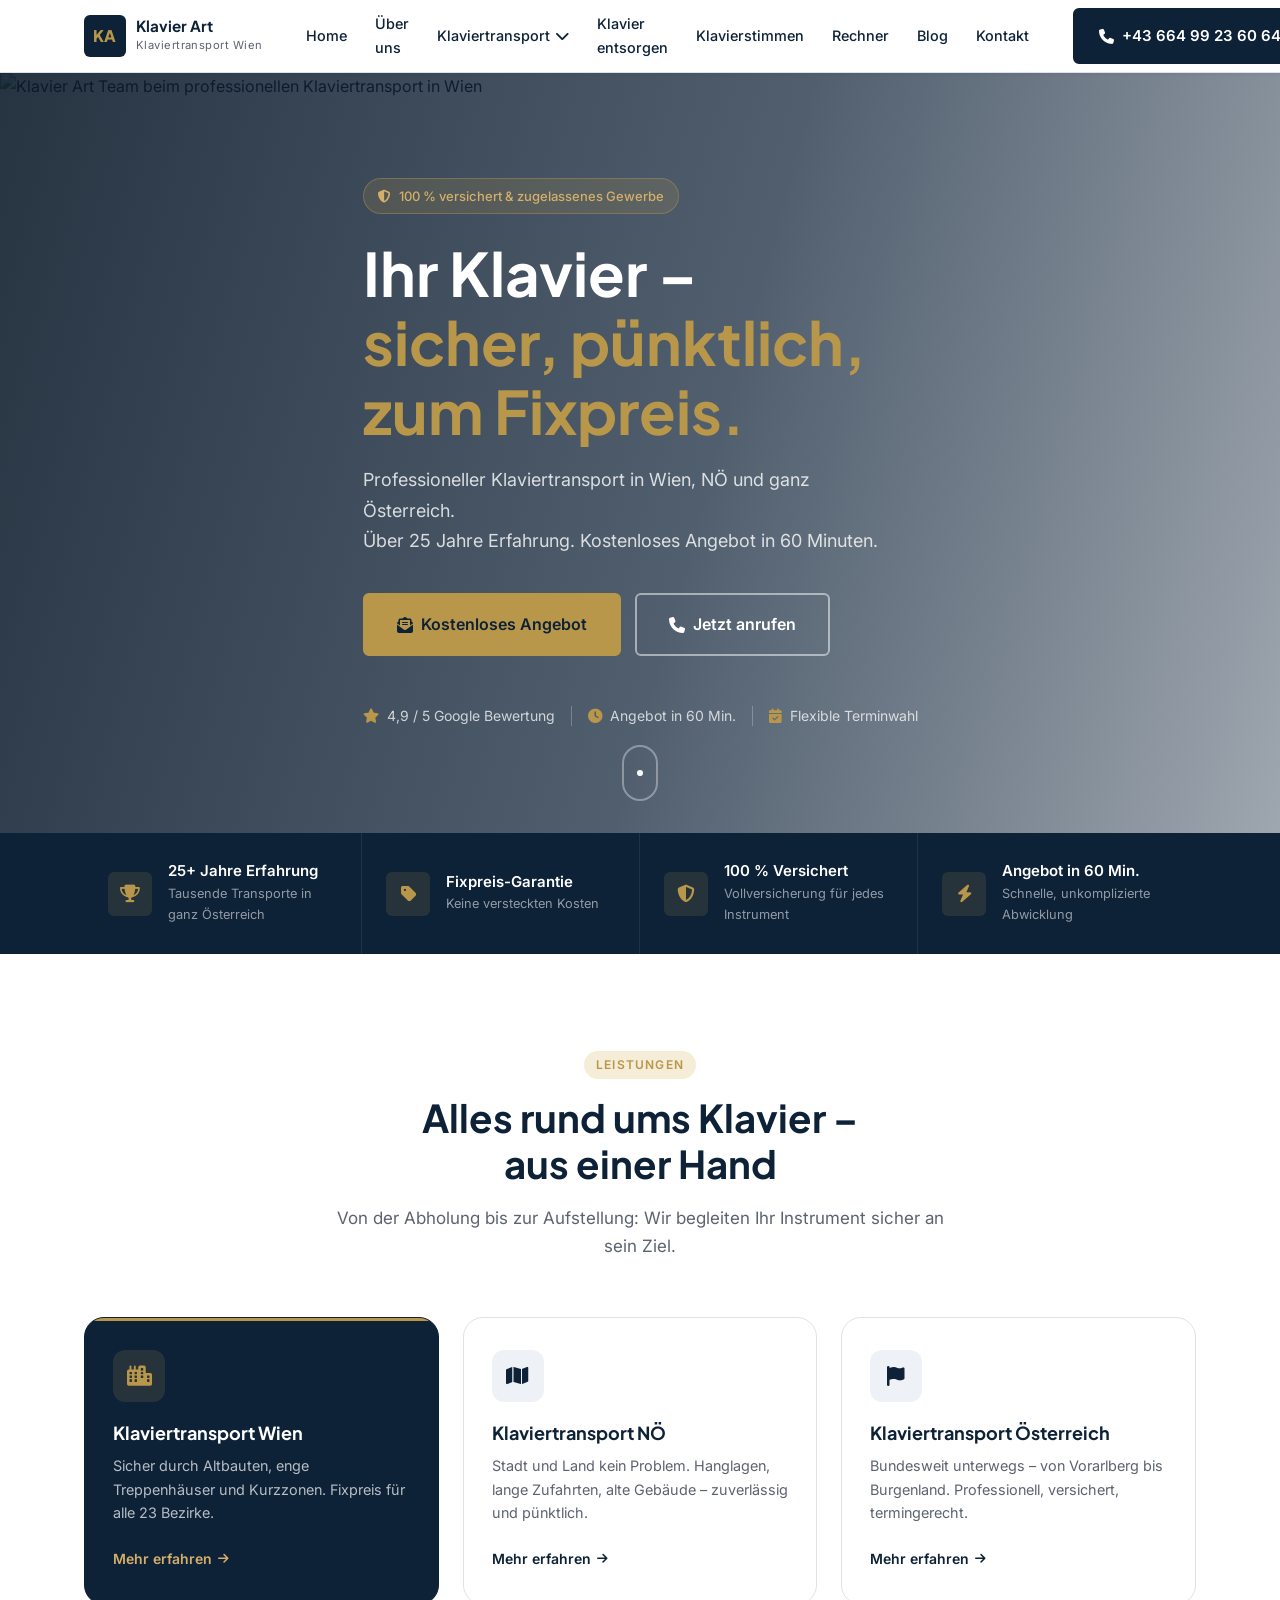
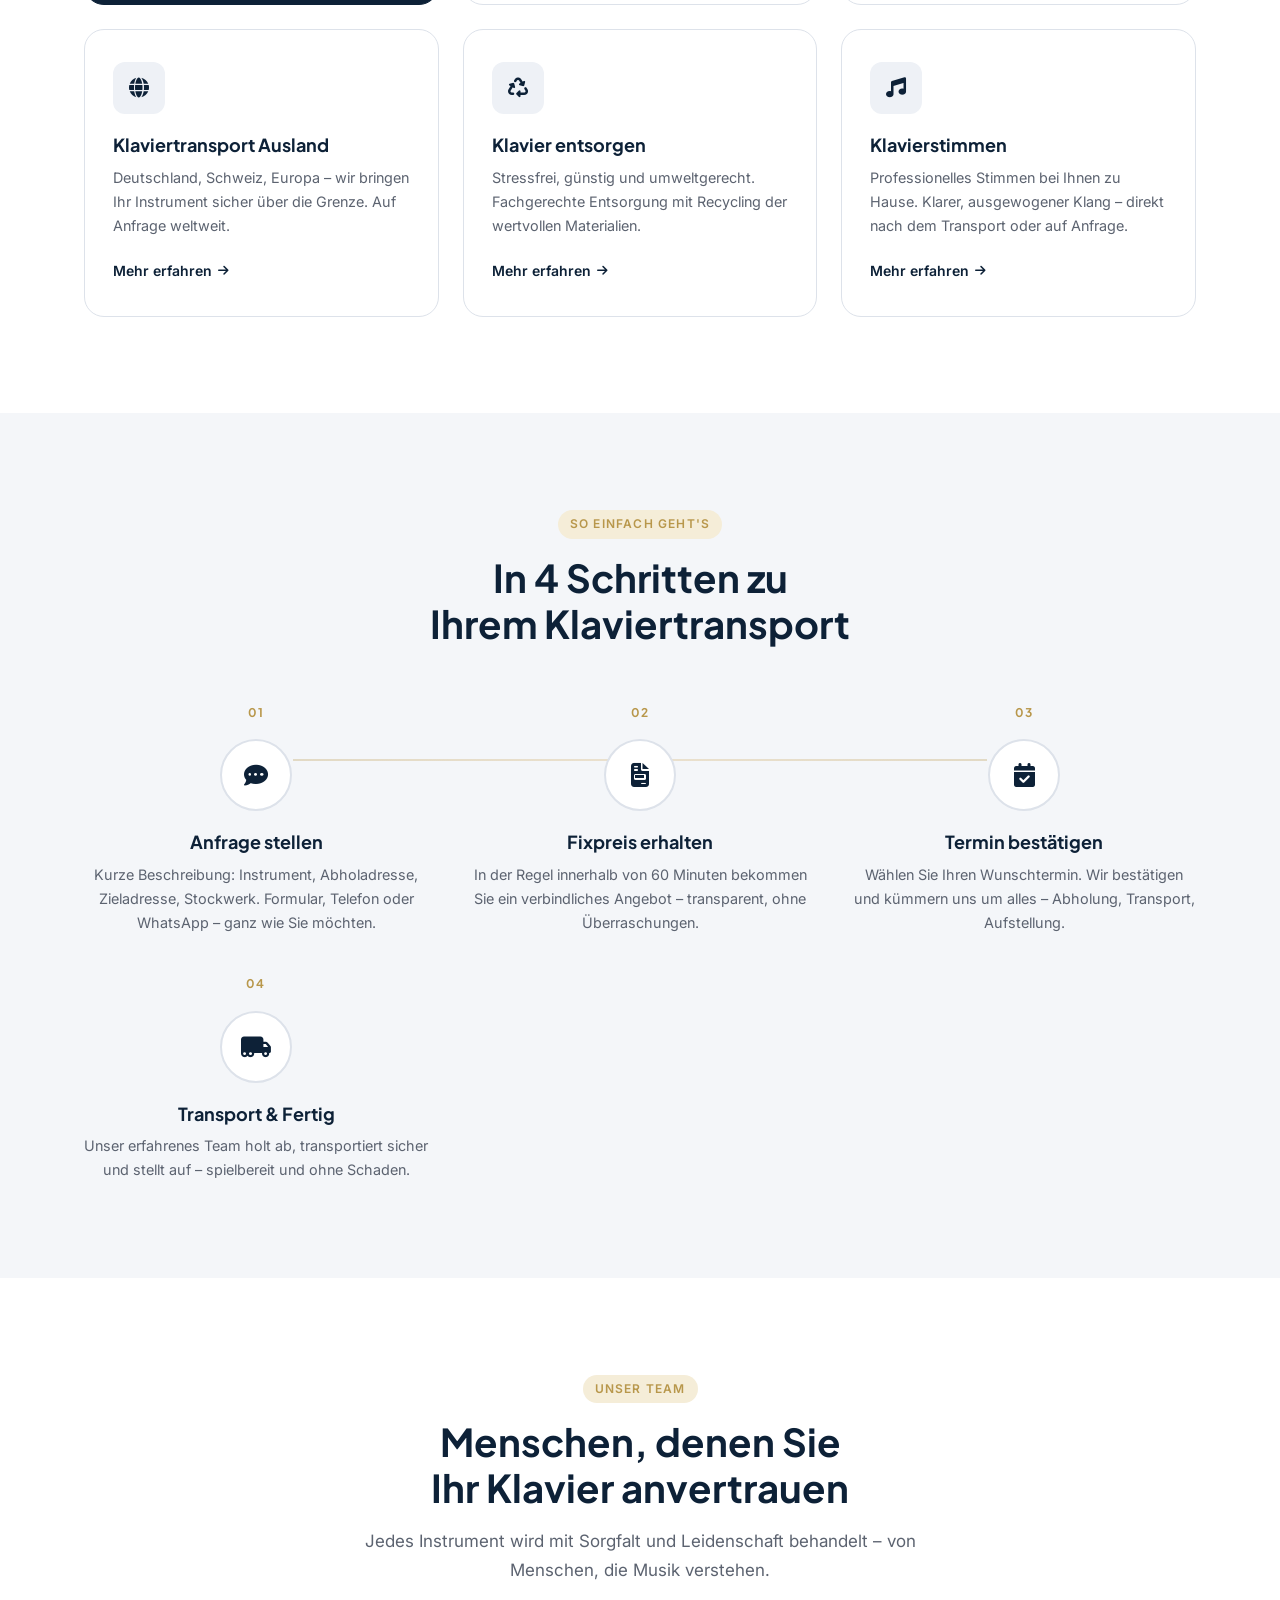
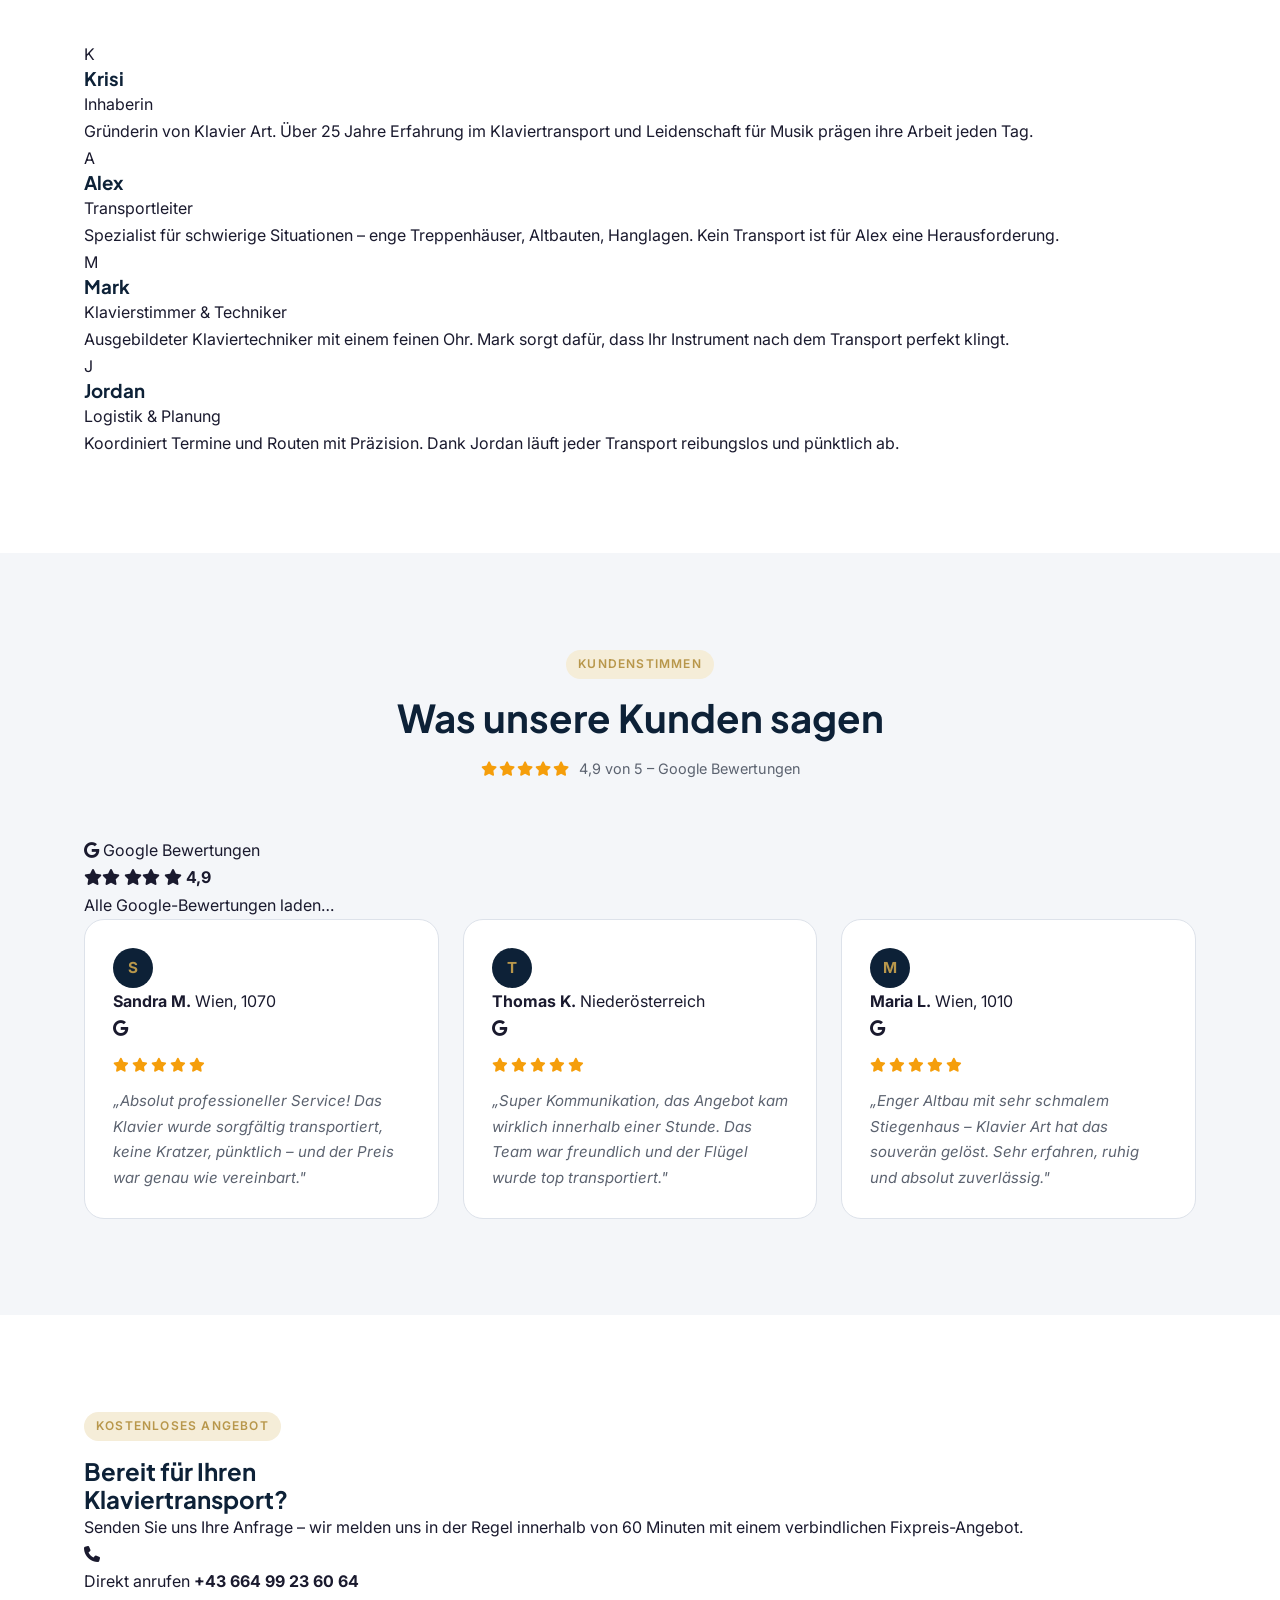
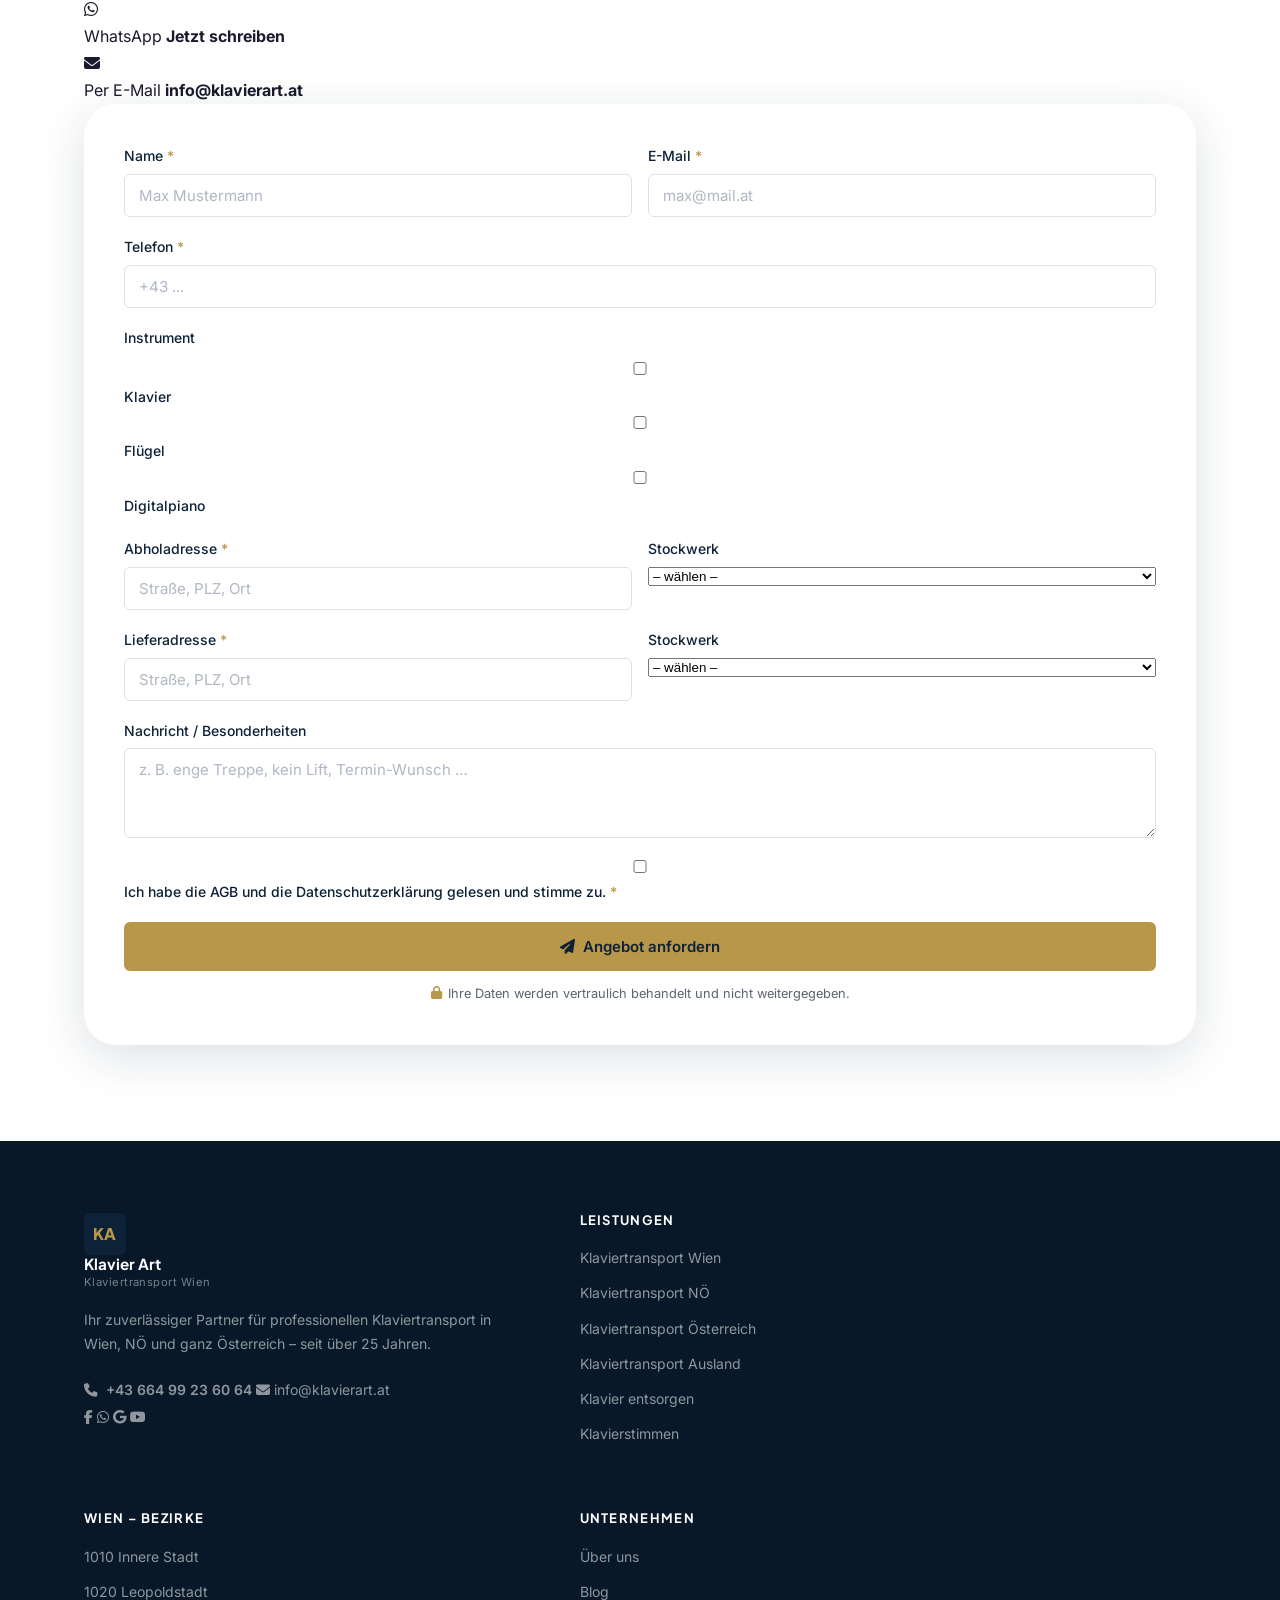
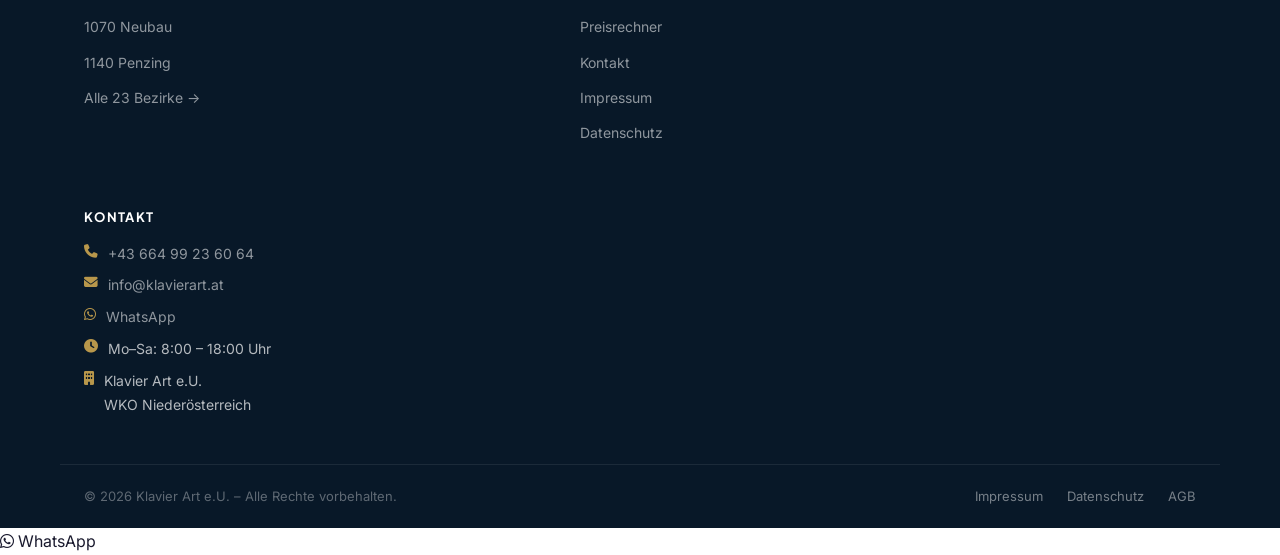
==== commit b2e6f0bc: "Redesign index.html – full content rewrite - Navigation: Home, Über uns, Klaviertransport dropdown (" ====
--- a/index.html
+++ b/index.html
@@ -3,17 +3,13 @@
 <head>
   <meta charset="UTF-8" />
   <meta name="viewport" content="width=device-width, initial-scale=1.0" />
-  <title>MK Klavier Art – Klaviertransport Wien & Niederösterreich | Fixpreis-Garantie</title>
-  <meta name="description" content="Professioneller Klaviertransport in Wien und Niederösterreich. Über 25 Jahre Erfahrung, Fixpreis-Garantie, 100% versichert. Kostenloses Angebot in 60 Minuten." />
-
-  <!-- Fonts -->
+  <title>Klavier Art – Klaviertransport Wien & Österreich | Fixpreis-Garantie</title>
+  <meta name="description" content="Professioneller Klaviertransport in Wien, NÖ und ganz Österreich. Über 25 Jahre Erfahrung, Fixpreis-Garantie, 100% versichert. Kostenloses Angebot in 60 Minuten." />
+
   <link rel="preconnect" href="https://fonts.googleapis.com" />
   <link rel="preconnect" href="https://fonts.gstatic.com" crossorigin />
   <link href="https://fonts.googleapis.com/css2?family=Inter:wght@400;500;600;700&family=Plus+Jakarta+Sans:wght@600;700;800&display=swap" rel="stylesheet" />
-
-  <!-- Icons -->
   <link rel="stylesheet" href="https://cdnjs.cloudflare.com/ajax/libs/font-awesome/6.5.0/css/all.min.css" />
-
   <link rel="stylesheet" href="assets/css/style.css" />
 </head>
 <body>
@@ -21,8 +17,9 @@
   <!-- ========== HEADER ========== -->
   <header class="header" id="header">
     <div class="container header__inner">
-      <a href="/" class="header__logo" aria-label="MK Klavier Art – Startseite">
-        <span class="logo-mark">MK</span>
+
+      <a href="https://klavierart.at/" class="header__logo" aria-label="Klavier Art – Startseite">
+        <span class="logo-mark">KA</span>
         <span class="logo-text">
           <span class="logo-main">Klavier Art</span>
           <span class="logo-sub">Klaviertransport Wien</span>
@@ -31,23 +28,30 @@
 
       <nav class="nav" id="nav" aria-label="Hauptnavigation">
         <ul class="nav__list">
-          <li><a class="nav__link" href="/klaviertransport-wien/">Klaviertransport Wien</a></li>
-          <li><a class="nav__link" href="/klaviertransport-niederosterreich/">Niederösterreich</a></li>
-          <li><a class="nav__link" href="/klavierstimmen/">Klavierstimmen</a></li>
+          <li><a class="nav__link" href="https://klavierart.at/">Home</a></li>
+          <li><a class="nav__link" href="https://klavierart.at/ueber-uns/">Über uns</a></li>
+
           <li class="nav__dropdown">
-            <a class="nav__link nav__link--dropdown" href="#" aria-haspopup="true" aria-expanded="false">
-              Mehr Services <i class="fa-solid fa-chevron-down" aria-hidden="true"></i>
+            <a class="nav__link nav__link--dropdown" href="https://klavierart.at/klaviertransport-wien/" aria-haspopup="true" aria-expanded="false">
+              Klaviertransport <i class="fa-solid fa-chevron-down" aria-hidden="true"></i>
             </a>
             <ul class="nav__sub">
-              <li><a href="/klavier-ankauf/">Klavier Ankauf &amp; Verkauf</a></li>
-              <li><a href="/klavier-entsorgen/">Klavier Entsorgen</a></li>
-              <li><a href="/gebrauchtes-piano-kaufen/">Gebrauchtes Piano Kaufen</a></li>
+              <li><a href="https://klavierart.at/klaviertransport-wien/"><i class="fa-solid fa-city"></i> Wien</a></li>
+              <li><a href="https://klavierart.at/klaviertransport-niederoesterreich/"><i class="fa-solid fa-map"></i> Niederösterreich</a></li>
+              <li><a href="https://klavierart.at/klaviertransport-oesterreich/"><i class="fa-solid fa-flag"></i> Österreich</a></li>
+              <li><a href="https://klavierart.at/klaviertransport-ausland/"><i class="fa-solid fa-globe"></i> Ausland</a></li>
             </ul>
           </li>
+
+          <li><a class="nav__link" href="https://klavierart.at/klavier-entsorgen/">Klavier entsorgen</a></li>
+          <li><a class="nav__link" href="https://klavierart.at/klavierstimmen/">Klavierstimmen</a></li>
+          <li><a class="nav__link" href="https://klavierart.at/rechner/">Rechner</a></li>
+          <li><a class="nav__link" href="https://klavierart.at/blog/">Blog</a></li>
+          <li><a class="nav__link" href="#kontakt">Kontakt</a></li>
         </ul>
       </nav>
 
-      <a href="tel:+436649923606" class="btn btn--primary header__cta">
+      <a href="tel:+4366499236064" class="btn btn--primary header__cta">
         <i class="fa-solid fa-phone" aria-hidden="true"></i>
         +43 664 99 23 60 64
       </a>
@@ -62,58 +66,63 @@
 
     <!-- ========== HERO ========== -->
     <section class="hero" aria-labelledby="hero-heading">
-      <div class="hero__bg" aria-hidden="true">
-        <!-- Placeholder: replace with actual piano image -->
-        <div class="hero__bg-placeholder"></div>
+      <div class="hero__bg">
+        <img
+          src="https://ml4wdzwiqtyp.i.optimole.com/cb:uRMQ.5630b/w:auto/h:auto/q:mauto/g:sm/f:best/https://klavierart.at/wp-content/uploads/20251029_143041.jpg"
+          alt="Klavier Art Team beim professionellen Klaviertransport in Wien"
+          class="hero__img"
+          loading="eager"
+          fetchpriority="high"
+        />
         <div class="hero__overlay"></div>
       </div>
 
       <div class="container hero__content">
         <div class="hero__badge">
-          <i class="fa-solid fa-shield-halved" aria-hidden="true"></i>
+          <i class="fa-solid fa-shield-halved"></i>
           100 % versichert &amp; zugelassenes Gewerbe
         </div>
 
         <h1 class="hero__title" id="hero-heading">
-          Ihr Klavier – sicher,<br />
-          <span class="text-accent">pünktlich, fixpreis</span>.
+          Ihr Klavier –<br />
+          <span class="text-accent">sicher, pünktlich,<br />zum Fixpreis.</span>
         </h1>
 
         <p class="hero__sub">
-          Professioneller Klaviertransport in Wien und Niederösterreich.<br />
+          Professioneller Klaviertransport in Wien, NÖ und ganz Österreich.<br />
           Über 25 Jahre Erfahrung. Kostenloses Angebot in 60 Minuten.
         </p>
 
         <div class="hero__actions">
-          <a href="#angebot" class="btn btn--accent btn--lg">
-            <i class="fa-solid fa-envelope-open-text" aria-hidden="true"></i>
+          <a href="#kontakt" class="btn btn--accent btn--lg">
+            <i class="fa-solid fa-envelope-open-text"></i>
             Kostenloses Angebot
           </a>
-          <a href="#leistungen" class="btn btn--ghost btn--lg">
-            Unsere Leistungen
-            <i class="fa-solid fa-arrow-down" aria-hidden="true"></i>
+          <a href="tel:+4366499236064" class="btn btn--ghost btn--lg">
+            <i class="fa-solid fa-phone"></i>
+            Jetzt anrufen
           </a>
         </div>
 
         <div class="hero__trust">
           <div class="trust-item">
-            <i class="fa-solid fa-star" aria-hidden="true"></i>
+            <i class="fa-solid fa-star"></i>
             <span>4,9 / 5 Google Bewertung</span>
           </div>
-          <div class="trust-divider" aria-hidden="true"></div>
+          <div class="trust-divider"></div>
           <div class="trust-item">
-            <i class="fa-solid fa-clock" aria-hidden="true"></i>
+            <i class="fa-solid fa-clock"></i>
             <span>Angebot in 60 Min.</span>
           </div>
-          <div class="trust-divider" aria-hidden="true"></div>
+          <div class="trust-divider"></div>
           <div class="trust-item">
-            <i class="fa-solid fa-calendar-check" aria-hidden="true"></i>
+            <i class="fa-solid fa-calendar-check"></i>
             <span>Flexible Terminwahl</span>
           </div>
         </div>
       </div>
 
-      <a href="#usp" class="hero__scroll" aria-label="Nach unten scrollen">
+      <a href="#leistungen" class="hero__scroll" aria-label="Nach unten scrollen">
         <span class="scroll-dot"></span>
       </a>
     </section>
@@ -123,36 +132,28 @@
       <div class="container">
         <ul class="usp-bar__list">
           <li class="usp-bar__item">
-            <div class="usp-bar__icon" aria-hidden="true">
-              <i class="fa-solid fa-trophy"></i>
-            </div>
+            <div class="usp-bar__icon"><i class="fa-solid fa-trophy"></i></div>
             <div class="usp-bar__text">
               <strong>25+ Jahre Erfahrung</strong>
               <span>Tausende Transporte in ganz Österreich</span>
             </div>
           </li>
           <li class="usp-bar__item">
-            <div class="usp-bar__icon" aria-hidden="true">
-              <i class="fa-solid fa-tag"></i>
-            </div>
+            <div class="usp-bar__icon"><i class="fa-solid fa-tag"></i></div>
             <div class="usp-bar__text">
               <strong>Fixpreis-Garantie</strong>
-              <span>Keine versteckten Kosten, klare Kalkulation</span>
+              <span>Keine versteckten Kosten</span>
             </div>
           </li>
           <li class="usp-bar__item">
-            <div class="usp-bar__icon" aria-hidden="true">
-              <i class="fa-solid fa-shield-halved"></i>
-            </div>
+            <div class="usp-bar__icon"><i class="fa-solid fa-shield-halved"></i></div>
             <div class="usp-bar__text">
               <strong>100 % Versichert</strong>
               <span>Vollversicherung für jedes Instrument</span>
             </div>
           </li>
           <li class="usp-bar__item">
-            <div class="usp-bar__icon" aria-hidden="true">
-              <i class="fa-solid fa-bolt"></i>
-            </div>
+            <div class="usp-bar__icon"><i class="fa-solid fa-bolt"></i></div>
             <div class="usp-bar__text">
               <strong>Angebot in 60 Min.</strong>
               <span>Schnelle, unkomplizierte Abwicklung</span>
@@ -170,331 +171,282 @@
           <h2 class="section-title" id="services-heading">
             Alles rund ums Klavier –<br />aus einer Hand
           </h2>
-          <p class="section-desc">
-            Von der Abholung bis zur Aufstellung: Wir begleiten Ihr Instrument sicher an sein Ziel.
-          </p>
+          <p class="section-desc">Von der Abholung bis zur Aufstellung: Wir begleiten Ihr Instrument sicher an sein Ziel.</p>
         </div>
 
         <ul class="services__grid">
           <li class="service-card service-card--featured">
-            <div class="service-card__icon" aria-hidden="true">
-              <i class="fa-solid fa-city"></i>
-            </div>
+            <div class="service-card__icon"><i class="fa-solid fa-city"></i></div>
             <h3 class="service-card__title">Klaviertransport Wien</h3>
-            <p class="service-card__desc">
-              Sicher durch Altbauten, enge Treppenhäuser und Kurzzonen. Mit Fixpreis und klarer Planung für alle 23 Bezirke.
-            </p>
-            <a href="/klaviertransport-wien/" class="service-card__link">
-              Mehr erfahren <i class="fa-solid fa-arrow-right" aria-hidden="true"></i>
+            <p class="service-card__desc">Sicher durch Altbauten, enge Treppenhäuser und Kurzzonen. Fixpreis für alle 23 Bezirke.</p>
+            <a href="https://klavierart.at/klaviertransport-wien/" class="service-card__link">
+              Mehr erfahren <i class="fa-solid fa-arrow-right"></i>
             </a>
           </li>
 
           <li class="service-card">
-            <div class="service-card__icon" aria-hidden="true">
-              <i class="fa-solid fa-road"></i>
-            </div>
-            <h3 class="service-card__title">Klaviertransport Niederösterreich</h3>
-            <p class="service-card__desc">
-              Stadt und Land kein Problem. Hanglagen, lange Zufahrten, alte Gebäude – zuverlässig und termingerecht.
-            </p>
-            <a href="/klaviertransport-niederosterreich/" class="service-card__link">
-              Mehr erfahren <i class="fa-solid fa-arrow-right" aria-hidden="true"></i>
+            <div class="service-card__icon"><i class="fa-solid fa-map"></i></div>
+            <h3 class="service-card__title">Klaviertransport NÖ</h3>
+            <p class="service-card__desc">Stadt und Land kein Problem. Hanglagen, lange Zufahrten, alte Gebäude – zuverlässig und pünktlich.</p>
+            <a href="https://klavierart.at/klaviertransport-niederoesterreich/" class="service-card__link">
+              Mehr erfahren <i class="fa-solid fa-arrow-right"></i>
             </a>
           </li>
 
           <li class="service-card">
-            <div class="service-card__icon" aria-hidden="true">
-              <i class="fa-solid fa-music"></i>
-            </div>
+            <div class="service-card__icon"><i class="fa-solid fa-flag"></i></div>
+            <h3 class="service-card__title">Klaviertransport Österreich</h3>
+            <p class="service-card__desc">Bundesweit unterwegs – von Vorarlberg bis Burgenland. Professionell, versichert, termingerecht.</p>
+            <a href="https://klavierart.at/klaviertransport-oesterreich/" class="service-card__link">
+              Mehr erfahren <i class="fa-solid fa-arrow-right"></i>
+            </a>
+          </li>
+
+          <li class="service-card">
+            <div class="service-card__icon"><i class="fa-solid fa-globe"></i></div>
+            <h3 class="service-card__title">Klaviertransport Ausland</h3>
+            <p class="service-card__desc">Deutschland, Schweiz, Europa – wir bringen Ihr Instrument sicher über die Grenze. Auf Anfrage weltweit.</p>
+            <a href="https://klavierart.at/klaviertransport-ausland/" class="service-card__link">
+              Mehr erfahren <i class="fa-solid fa-arrow-right"></i>
+            </a>
+          </li>
+
+          <li class="service-card">
+            <div class="service-card__icon"><i class="fa-solid fa-recycle"></i></div>
+            <h3 class="service-card__title">Klavier entsorgen</h3>
+            <p class="service-card__desc">Stressfrei, günstig und umweltgerecht. Fachgerechte Entsorgung mit Recycling der wertvollen Materialien.</p>
+            <a href="https://klavierart.at/klavier-entsorgen/" class="service-card__link">
+              Mehr erfahren <i class="fa-solid fa-arrow-right"></i>
+            </a>
+          </li>
+
+          <li class="service-card">
+            <div class="service-card__icon"><i class="fa-solid fa-music"></i></div>
             <h3 class="service-card__title">Klavierstimmen</h3>
-            <p class="service-card__desc">
-              Professionelles Stimmen bei Ihnen zu Hause. Klarer, ausgewogener Klang – direkt nach dem Transport oder auf Anfrage.
-            </p>
-            <a href="/klavierstimmen/" class="service-card__link">
-              Mehr erfahren <i class="fa-solid fa-arrow-right" aria-hidden="true"></i>
-            </a>
-          </li>
-
-          <li class="service-card">
-            <div class="service-card__icon" aria-hidden="true">
-              <i class="fa-solid fa-handshake"></i>
-            </div>
-            <h3 class="service-card__title">Klavier Ankauf &amp; Verkauf</h3>
-            <p class="service-card__desc">
-              Faire Preise, schnelle Abwicklung. Wir kaufen Ihr Piano direkt ab – unkompliziert und ohne Aufwand.
-            </p>
-            <a href="/klavier-ankauf/" class="service-card__link">
-              Mehr erfahren <i class="fa-solid fa-arrow-right" aria-hidden="true"></i>
-            </a>
-          </li>
-
-          <li class="service-card">
-            <div class="service-card__icon" aria-hidden="true">
-              <i class="fa-solid fa-recycle"></i>
-            </div>
-            <h3 class="service-card__title">Klavier Entsorgen</h3>
-            <p class="service-card__desc">
-              Stressfrei, günstig und umweltgerecht. Fachgerechte Entsorgung mit Recycling der wertvollen Materialien.
-            </p>
-            <a href="/klavier-entsorgen/" class="service-card__link">
-              Mehr erfahren <i class="fa-solid fa-arrow-right" aria-hidden="true"></i>
-            </a>
-          </li>
-
-          <li class="service-card">
-            <div class="service-card__icon" aria-hidden="true">
-              <i class="fa-solid fa-piano-keyboard"></i>
-            </div>
-            <h3 class="service-card__title">Gebrauchtes Piano Kaufen</h3>
-            <p class="service-card__desc">
-              Hochwertige Instrumente zu fairen Preisen. Geprüfte, aufbereitete Pianos für Einsteiger und Fortgeschrittene.
-            </p>
-            <a href="/gebrauchtes-piano-kaufen/" class="service-card__link">
-              Mehr erfahren <i class="fa-solid fa-arrow-right" aria-hidden="true"></i>
+            <p class="service-card__desc">Professionelles Stimmen bei Ihnen zu Hause. Klarer, ausgewogener Klang – direkt nach dem Transport oder auf Anfrage.</p>
+            <a href="https://klavierart.at/klavierstimmen/" class="service-card__link">
+              Mehr erfahren <i class="fa-solid fa-arrow-right"></i>
             </a>
           </li>
         </ul>
       </div>
     </section>
 
-    <!-- ========== HOW IT WORKS ========== -->
+    <!-- ========== PROCESS ========== -->
     <section class="process section section--alt" aria-labelledby="process-heading">
       <div class="container">
         <div class="section-header">
           <span class="section-tag">So einfach geht's</span>
-          <h2 class="section-title" id="process-heading">In 3 Schritten zu<br />Ihrem Klaviertransport</h2>
+          <h2 class="section-title" id="process-heading">In 4 Schritten zu<br />Ihrem Klaviertransport</h2>
         </div>
 
         <ol class="process__steps">
           <li class="process__step">
-            <div class="process__number" aria-hidden="true">01</div>
-            <div class="process__icon" aria-hidden="true">
-              <i class="fa-solid fa-comment-dots"></i>
-            </div>
+            <div class="process__number">01</div>
+            <div class="process__icon"><i class="fa-solid fa-comment-dots"></i></div>
             <h3 class="process__title">Anfrage stellen</h3>
-            <p class="process__desc">
-              Kurze Beschreibung: Instrument, Abholadresse, Zieladresse, Stockwerk. Formular oder Telefon – ganz wie Sie möchten.
-            </p>
-          </li>
-
+            <p class="process__desc">Kurze Beschreibung: Instrument, Abholadresse, Zieladresse, Stockwerk. Formular, Telefon oder WhatsApp – ganz wie Sie möchten.</p>
+          </li>
           <li class="process__step">
-            <div class="process__number" aria-hidden="true">02</div>
-            <div class="process__icon" aria-hidden="true">
-              <i class="fa-solid fa-file-invoice"></i>
-            </div>
+            <div class="process__number">02</div>
+            <div class="process__icon"><i class="fa-solid fa-file-invoice"></i></div>
             <h3 class="process__title">Fixpreis erhalten</h3>
-            <p class="process__desc">
-              In der Regel innerhalb von 60 Minuten bekommen Sie ein verbindliches Angebot – transparent, ohne Überraschungen.
-            </p>
-          </li>
-
+            <p class="process__desc">In der Regel innerhalb von 60 Minuten bekommen Sie ein verbindliches Angebot – transparent, ohne Überraschungen.</p>
+          </li>
           <li class="process__step">
-            <div class="process__number" aria-hidden="true">03</div>
-            <div class="process__icon" aria-hidden="true">
-              <i class="fa-solid fa-truck-moving"></i>
-            </div>
-            <h3 class="process__title">Transport & Fertig</h3>
-            <p class="process__desc">
-              Unser erfahrenes Team holt ab, transportiert sicher und stellt auf – spielbereit und ohne Schaden.
-            </p>
+            <div class="process__number">03</div>
+            <div class="process__icon"><i class="fa-solid fa-calendar-check"></i></div>
+            <h3 class="process__title">Termin bestätigen</h3>
+            <p class="process__desc">Wählen Sie Ihren Wunschtermin. Wir bestätigen und kümmern uns um alles – Abholung, Transport, Aufstellung.</p>
+          </li>
+          <li class="process__step">
+            <div class="process__number">04</div>
+            <div class="process__icon"><i class="fa-solid fa-truck-moving"></i></div>
+            <h3 class="process__title">Transport &amp; Fertig</h3>
+            <p class="process__desc">Unser erfahrenes Team holt ab, transportiert sicher und stellt auf – spielbereit und ohne Schaden.</p>
           </li>
         </ol>
       </div>
     </section>
 
-    <!-- ========== TRUST / ABOUT ========== -->
-    <section class="about section" aria-labelledby="about-heading">
-      <div class="container about__inner">
-        <div class="about__visual" aria-hidden="true">
-          <!-- Placeholder for company/team photo -->
-          <div class="about__img-placeholder">
-            <i class="fa-solid fa-truck-moving"></i>
-          </div>
-          <div class="about__badge-float">
-            <span class="badge-number">25+</span>
-            <span class="badge-label">Jahre<br/>Erfahrung</span>
-          </div>
-        </div>
-
-        <div class="about__content">
-          <span class="section-tag">Über uns</span>
-          <h2 class="section-title section-title--left" id="about-heading">
-            Vertrauen, das durch<br />Erfahrung gewachsen ist
-          </h2>
-          <p class="about__text">
-            MK Klavier Art ist ein eingetragenes Gewerbe der Wirtschaftskammer Niederösterreich – gegründet mit einer klaren Mission: den sichersten und zuverlässigsten Klaviertransport in Österreich anzubieten.
-          </p>
-          <p class="about__text">
-            In über 25 Jahren haben wir Tausende Instrumente – vom einfachen Standklavier bis zum wertvollen Konzertflügel – sicher transportiert. Jedes Instrument wird individuell behandelt. Kein Standard, keine Kompromisse.
-          </p>
-
-          <ul class="about__checks">
-            <li><i class="fa-solid fa-circle-check" aria-hidden="true"></i> Eingetragenes Gewerbe – WKO Niederösterreich</li>
-            <li><i class="fa-solid fa-circle-check" aria-hidden="true"></i> Vollversicherung für jeden Transport</li>
-            <li><i class="fa-solid fa-circle-check" aria-hidden="true"></i> Spezialisiertes Equipment &amp; geschultes Team</li>
-            <li><i class="fa-solid fa-circle-check" aria-hidden="true"></i> Österreichweit und Europa-Transport möglich</li>
-          </ul>
-
-          <a href="tel:+436649923606" class="btn btn--primary">
-            <i class="fa-solid fa-phone" aria-hidden="true"></i>
-            Jetzt anrufen
-          </a>
-        </div>
-      </div>
-    </section>
-
-    <!-- ========== AREAS ========== -->
-    <section class="areas section section--alt" aria-labelledby="areas-heading">
+    <!-- ========== TEAM ========== -->
+    <section class="team section" id="ueber-uns" aria-labelledby="team-heading">
       <div class="container">
         <div class="section-header">
-          <span class="section-tag">Einsatzgebiet</span>
-          <h2 class="section-title" id="areas-heading">Wien &amp; Niederösterreich –<br />wir kommen zu Ihnen</h2>
-          <p class="section-desc">Spezialseiten für Ihre Gemeinde oder Ihren Bezirk:</p>
-        </div>
-
-        <div class="areas__grid">
-          <div class="areas__column">
-            <h3 class="areas__col-title">
-              <i class="fa-solid fa-location-dot" aria-hidden="true"></i>
-              Wien – alle Bezirke
-            </h3>
-            <ul class="areas__list">
-              <li><a href="/klaviertransport-wien/klaviertransport-innere-stadt-1010/">1010 Innere Stadt</a></li>
-              <li><a href="/klaviertransport-wien/klaviertransport-neubau-1070/">1070 Neubau</a></li>
-              <li><a href="/klaviertransport-wien/klaviertransport-penzing-1140/">1140 Penzing</a></li>
-              <li><a href="/klaviertransport-wien/">Alle Bezirke ansehen →</a></li>
-            </ul>
-          </div>
-
-          <div class="areas__column">
-            <h3 class="areas__col-title">
-              <i class="fa-solid fa-map" aria-hidden="true"></i>
-              Niederösterreich
-            </h3>
-            <ul class="areas__list">
-              <li><a href="/klaviertransport-niederosterreich/">Gesamtes Bundesland</a></li>
-              <li><a href="/klaviertransport-niederosterreich/">Stadt &amp; ländlicher Raum</a></li>
-              <li><a href="/klaviertransport-niederosterreich/">Hanglagen &amp; Sondersituationen</a></li>
-              <li><a href="/klaviertransport-niederosterreich/">Alle Regionen ansehen →</a></li>
-            </ul>
-          </div>
-
-          <div class="areas__column">
-            <h3 class="areas__col-title">
-              <i class="fa-solid fa-globe" aria-hidden="true"></i>
-              Fernstransport
-            </h3>
-            <ul class="areas__list">
-              <li><span>Österreichweit</span></li>
-              <li><span>Deutschland &amp; Schweiz</span></li>
-              <li><span>Gesamtes Europa auf Anfrage</span></li>
-              <li><a href="#angebot">Anfrage stellen →</a></li>
-            </ul>
-          </div>
+          <span class="section-tag">Unser Team</span>
+          <h2 class="section-title" id="team-heading">Menschen, denen Sie<br />Ihr Klavier anvertrauen</h2>
+          <p class="section-desc">Jedes Instrument wird mit Sorgfalt und Leidenschaft behandelt – von Menschen, die Musik verstehen.</p>
+        </div>
+
+        <div class="team__grid">
+          <article class="team-card">
+            <div class="team-card__avatar team-card__avatar--krisi">
+              <span>K</span>
+            </div>
+            <div class="team-card__body">
+              <h3 class="team-card__name">Krisi</h3>
+              <span class="team-card__role">Inhaberin</span>
+              <p class="team-card__bio">Gründerin von Klavier Art. Über 25 Jahre Erfahrung im Klaviertransport und Leidenschaft für Musik prägen ihre Arbeit jeden Tag.</p>
+            </div>
+          </article>
+
+          <article class="team-card">
+            <div class="team-card__avatar team-card__avatar--alex">
+              <span>A</span>
+            </div>
+            <div class="team-card__body">
+              <h3 class="team-card__name">Alex</h3>
+              <span class="team-card__role">Transportleiter</span>
+              <p class="team-card__bio">Spezialist für schwierige Situationen – enge Treppenhäuser, Altbauten, Hanglagen. Kein Transport ist für Alex eine Herausforderung.</p>
+            </div>
+          </article>
+
+          <article class="team-card">
+            <div class="team-card__avatar team-card__avatar--mark">
+              <span>M</span>
+            </div>
+            <div class="team-card__body">
+              <h3 class="team-card__name">Mark</h3>
+              <span class="team-card__role">Klavierstimmer & Techniker</span>
+              <p class="team-card__bio">Ausgebildeter Klaviertechniker mit einem feinen Ohr. Mark sorgt dafür, dass Ihr Instrument nach dem Transport perfekt klingt.</p>
+            </div>
+          </article>
+
+          <article class="team-card">
+            <div class="team-card__avatar team-card__avatar--jordan">
+              <span>J</span>
+            </div>
+            <div class="team-card__body">
+              <h3 class="team-card__name">Jordan</h3>
+              <span class="team-card__role">Logistik & Planung</span>
+              <p class="team-card__bio">Koordiniert Termine und Routen mit Präzision. Dank Jordan läuft jeder Transport reibungslos und pünktlich ab.</p>
+            </div>
+          </article>
         </div>
       </div>
     </section>
 
-    <!-- ========== TESTIMONIALS ========== -->
-    <section class="reviews section" aria-labelledby="reviews-heading">
+    <!-- ========== GOOGLE REVIEWS (Trustindex) ========== -->
+    <section class="reviews section section--alt" aria-labelledby="reviews-heading">
       <div class="container">
         <div class="section-header">
           <span class="section-tag">Kundenstimmen</span>
-          <h2 class="section-title" id="reviews-heading">
-            Was unsere Kunden sagen
-          </h2>
-          <div class="reviews__rating" aria-label="Durchschnittliche Bewertung: 4,9 von 5 Sternen">
-            <div class="stars" aria-hidden="true">
-              <i class="fa-solid fa-star"></i>
-              <i class="fa-solid fa-star"></i>
-              <i class="fa-solid fa-star"></i>
-              <i class="fa-solid fa-star"></i>
+          <h2 class="section-title" id="reviews-heading">Was unsere Kunden sagen</h2>
+          <div class="reviews__rating" aria-label="4,9 von 5 Sternen auf Google">
+            <div class="stars">
+              <i class="fa-solid fa-star"></i><i class="fa-solid fa-star"></i>
+              <i class="fa-solid fa-star"></i><i class="fa-solid fa-star"></i>
               <i class="fa-solid fa-star"></i>
             </div>
             <span>4,9 von 5 – Google Bewertungen</span>
           </div>
         </div>
 
+        <!-- Trustindex Google Reviews Widget Placeholder -->
+        <div class="trustindex-placeholder" id="trustindex-widget">
+          <div class="trustindex-inner">
+            <div class="trustindex-logo">
+              <i class="fa-brands fa-google"></i>
+              <span>Google Bewertungen</span>
+            </div>
+            <div class="trustindex-stars">
+              <i class="fa-solid fa-star"></i><i class="fa-solid fa-star"></i>
+              <i class="fa-solid fa-star"></i><i class="fa-solid fa-star"></i>
+              <i class="fa-solid fa-star"></i>
+              <strong>4,9</strong>
+            </div>
+            <p class="trustindex-note">Alle Google-Bewertungen laden…</p>
+            <!-- Replace this div with actual Trustindex embed code -->
+            <!-- <div class="trustindex-widget" data-url="..."></div> -->
+          </div>
+        </div>
+
         <div class="reviews__grid">
           <article class="review-card">
-            <div class="review-card__stars" aria-label="5 Sterne" aria-hidden="true">
-              <i class="fa-solid fa-star"></i><i class="fa-solid fa-star"></i>
-              <i class="fa-solid fa-star"></i><i class="fa-solid fa-star"></i>
-              <i class="fa-solid fa-star"></i>
-            </div>
-            <blockquote class="review-card__text">
-              "Absolut professioneller Service! Das Klavier wurde sorgfältig transportiert, keine Kratzer, pünktlich – und der Preis war genau wie vereinbart. Klare Empfehlung!"
-            </blockquote>
-            <footer class="review-card__author">
-              <div class="review-card__avatar" aria-hidden="true">S</div>
+            <div class="review-card__header">
+              <div class="review-card__avatar">S</div>
               <div>
                 <strong>Sandra M.</strong>
                 <span>Wien, 1070</span>
               </div>
-            </footer>
+              <div class="review-card__google"><i class="fa-brands fa-google"></i></div>
+            </div>
+            <div class="review-card__stars">
+              <i class="fa-solid fa-star"></i><i class="fa-solid fa-star"></i>
+              <i class="fa-solid fa-star"></i><i class="fa-solid fa-star"></i>
+              <i class="fa-solid fa-star"></i>
+            </div>
+            <blockquote class="review-card__text">„Absolut professioneller Service! Das Klavier wurde sorgfältig transportiert, keine Kratzer, pünktlich – und der Preis war genau wie vereinbart."</blockquote>
           </article>
 
           <article class="review-card">
-            <div class="review-card__stars" aria-label="5 Sterne" aria-hidden="true">
-              <i class="fa-solid fa-star"></i><i class="fa-solid fa-star"></i>
-              <i class="fa-solid fa-star"></i><i class="fa-solid fa-star"></i>
-              <i class="fa-solid fa-star"></i>
-            </div>
-            <blockquote class="review-card__text">
-              "Super Kommunikation, das Angebot kam wirklich innerhalb einer Stunde. Das Team war freundlich, hat alles erklärt und das Flügel wurde top transportiert."
-            </blockquote>
-            <footer class="review-card__author">
-              <div class="review-card__avatar" aria-hidden="true">T</div>
+            <div class="review-card__header">
+              <div class="review-card__avatar">T</div>
               <div>
                 <strong>Thomas K.</strong>
                 <span>Niederösterreich</span>
               </div>
-            </footer>
+              <div class="review-card__google"><i class="fa-brands fa-google"></i></div>
+            </div>
+            <div class="review-card__stars">
+              <i class="fa-solid fa-star"></i><i class="fa-solid fa-star"></i>
+              <i class="fa-solid fa-star"></i><i class="fa-solid fa-star"></i>
+              <i class="fa-solid fa-star"></i>
+            </div>
+            <blockquote class="review-card__text">„Super Kommunikation, das Angebot kam wirklich innerhalb einer Stunde. Das Team war freundlich und der Flügel wurde top transportiert."</blockquote>
           </article>
 
           <article class="review-card">
-            <div class="review-card__stars" aria-label="5 Sterne" aria-hidden="true">
-              <i class="fa-solid fa-star"></i><i class="fa-solid fa-star"></i>
-              <i class="fa-solid fa-star"></i><i class="fa-solid fa-star"></i>
-              <i class="fa-solid fa-star"></i>
-            </div>
-            <blockquote class="review-card__text">
-              "Hatte einen engen Altbau mit sehr schmalem Stiegenhaus – MK Klavier Art hat das Problem souverän gelöst. Sehr erfahren, ruhig und zuverlässig. Danke!"
-            </blockquote>
-            <footer class="review-card__author">
-              <div class="review-card__avatar" aria-hidden="true">M</div>
+            <div class="review-card__header">
+              <div class="review-card__avatar">M</div>
               <div>
                 <strong>Maria L.</strong>
                 <span>Wien, 1010</span>
               </div>
-            </footer>
+              <div class="review-card__google"><i class="fa-brands fa-google"></i></div>
+            </div>
+            <div class="review-card__stars">
+              <i class="fa-solid fa-star"></i><i class="fa-solid fa-star"></i>
+              <i class="fa-solid fa-star"></i><i class="fa-solid fa-star"></i>
+              <i class="fa-solid fa-star"></i>
+            </div>
+            <blockquote class="review-card__text">„Enger Altbau mit sehr schmalem Stiegenhaus – Klavier Art hat das souverän gelöst. Sehr erfahren, ruhig und absolut zuverlässig."</blockquote>
           </article>
         </div>
       </div>
     </section>
 
-    <!-- ========== CONTACT / CTA ========== -->
-    <section class="cta-section section" id="angebot" aria-labelledby="cta-heading">
+    <!-- ========== CONTACT FORM ========== -->
+    <section class="contact-section section" id="kontakt" aria-labelledby="contact-heading">
       <div class="container">
-        <div class="cta-section__inner">
-          <div class="cta-section__content">
-            <span class="section-tag section-tag--light">Kostenloses Angebot</span>
-            <h2 class="cta-section__title" id="cta-heading">
+        <div class="contact-section__inner">
+
+          <div class="contact-section__info">
+            <span class="section-tag">Kostenloses Angebot</span>
+            <h2 class="contact-section__title" id="contact-heading">
               Bereit für Ihren<br />Klaviertransport?
             </h2>
-            <p class="cta-section__sub">
+            <p class="contact-section__sub">
               Senden Sie uns Ihre Anfrage – wir melden uns in der Regel innerhalb von 60 Minuten mit einem verbindlichen Fixpreis-Angebot.
             </p>
-            <div class="cta-section__contact">
-              <a href="tel:+436649923606" class="cta-contact-item">
-                <i class="fa-solid fa-phone" aria-hidden="true"></i>
+
+            <div class="contact-channels">
+              <a href="tel:+4366499236064" class="contact-channel">
+                <div class="contact-channel__icon"><i class="fa-solid fa-phone"></i></div>
                 <div>
                   <span>Direkt anrufen</span>
                   <strong>+43 664 99 23 60 64</strong>
                 </div>
               </a>
-              <a href="mailto:info@klavierart.at" class="cta-contact-item">
-                <i class="fa-solid fa-envelope" aria-hidden="true"></i>
+              <a href="https://wa.me/4366499236064" target="_blank" rel="noopener" class="contact-channel contact-channel--wa">
+                <div class="contact-channel__icon"><i class="fa-brands fa-whatsapp"></i></div>
+                <div>
+                  <span>WhatsApp</span>
+                  <strong>Jetzt schreiben</strong>
+                </div>
+              </a>
+              <a href="mailto:info@klavierart.at" class="contact-channel">
+                <div class="contact-channel__icon"><i class="fa-solid fa-envelope"></i></div>
                 <div>
                   <span>Per E-Mail</span>
                   <strong>info@klavierart.at</strong>
@@ -503,48 +455,108 @@
             </div>
           </div>
 
-          <form class="contact-form" action="#" method="post" novalidate aria-label="Anfrageformular">
-            <div class="form-group">
-              <label for="name">Ihr Name <span aria-hidden="true">*</span></label>
-              <input type="text" id="name" name="name" required autocomplete="name" placeholder="Max Mustermann" />
-            </div>
+          <form class="contact-form" id="contact-form" action="#" method="post" novalidate aria-label="Anfrageformular">
 
             <div class="form-row">
               <div class="form-group">
-                <label for="phone">Telefon <span aria-hidden="true">*</span></label>
-                <input type="tel" id="phone" name="phone" required autocomplete="tel" placeholder="+43 ..." />
+                <label for="f-name">Name <span class="req">*</span></label>
+                <input type="text" id="f-name" name="name" required autocomplete="name" placeholder="Max Mustermann" />
               </div>
               <div class="form-group">
-                <label for="email">E-Mail</label>
-                <input type="email" id="email" name="email" autocomplete="email" placeholder="max@mail.at" />
-              </div>
-            </div>
-
-            <div class="form-row">
+                <label for="f-email">E-Mail <span class="req">*</span></label>
+                <input type="email" id="f-email" name="email" required autocomplete="email" placeholder="max@mail.at" />
+              </div>
+            </div>
+
+            <div class="form-group">
+              <label for="f-tel">Telefon <span class="req">*</span></label>
+              <input type="tel" id="f-tel" name="telefon" required autocomplete="tel" placeholder="+43 ..." />
+            </div>
+
+            <div class="form-group">
+              <label>Instrument</label>
+              <div class="checkbox-group">
+                <label class="checkbox-label">
+                  <input type="checkbox" name="instrument" value="Klavier" />
+                  <span class="checkbox-custom"></span>
+                  Klavier
+                </label>
+                <label class="checkbox-label">
+                  <input type="checkbox" name="instrument" value="Flügel" />
+                  <span class="checkbox-custom"></span>
+                  Flügel
+                </label>
+                <label class="checkbox-label">
+                  <input type="checkbox" name="instrument" value="Digital" />
+                  <span class="checkbox-custom"></span>
+                  Digitalpiano
+                </label>
+              </div>
+            </div>
+
+            <div class="form-row form-row--addr">
               <div class="form-group">
-                <label for="von">Von (Adresse)</label>
-                <input type="text" id="von" name="von" placeholder="Straße, PLZ, Ort" />
-              </div>
+                <label for="f-abhole">Abholadresse <span class="req">*</span></label>
+                <input type="text" id="f-abhole" name="abholadresse" required placeholder="Straße, PLZ, Ort" />
+              </div>
+              <div class="form-group form-group--floor">
+                <label for="f-abhole-stock">Stockwerk</label>
+                <select id="f-abhole-stock" name="abhole_stockwerk">
+                  <option value="">– wählen –</option>
+                  <option value="EG">Erdgeschoss</option>
+                  <option value="1">1. Stock</option>
+                  <option value="2">2. Stock</option>
+                  <option value="3">3. Stock</option>
+                  <option value="4">4. Stock</option>
+                  <option value="5+">5. Stock oder höher</option>
+                  <option value="Keller">Keller</option>
+                </select>
+              </div>
+            </div>
+
+            <div class="form-row form-row--addr">
               <div class="form-group">
-                <label for="nach">Nach (Adresse)</label>
-                <input type="text" id="nach" name="nach" placeholder="Straße, PLZ, Ort" />
+                <label for="f-liefer">Lieferadresse <span class="req">*</span></label>
+                <input type="text" id="f-liefer" name="lieferadresse" required placeholder="Straße, PLZ, Ort" />
+              </div>
+              <div class="form-group form-group--floor">
+                <label for="f-liefer-stock">Stockwerk</label>
+                <select id="f-liefer-stock" name="liefer_stockwerk">
+                  <option value="">– wählen –</option>
+                  <option value="EG">Erdgeschoss</option>
+                  <option value="1">1. Stock</option>
+                  <option value="2">2. Stock</option>
+                  <option value="3">3. Stock</option>
+                  <option value="4">4. Stock</option>
+                  <option value="5+">5. Stock oder höher</option>
+                  <option value="Keller">Keller</option>
+                </select>
               </div>
             </div>
 
             <div class="form-group">
-              <label for="instrument">Instrument &amp; Besonderheiten</label>
-              <textarea id="instrument" name="instrument" rows="3" placeholder="z. B. Klavier, 3. Stockwerk, kein Lift, enge Treppe…"></textarea>
+              <label for="f-nachricht">Nachricht / Besonderheiten</label>
+              <textarea id="f-nachricht" name="nachricht" rows="3" placeholder="z. B. enge Treppe, kein Lift, Termin-Wunsch …"></textarea>
+            </div>
+
+            <div class="form-group">
+              <label class="checkbox-label checkbox-label--agb">
+                <input type="checkbox" name="agb" id="f-agb" required />
+                <span class="checkbox-custom"></span>
+                Ich habe die <a href="https://klavierart.at/agb/" target="_blank" rel="noopener">AGB</a> und die <a href="https://klavierart.at/datenschutz/" target="_blank" rel="noopener">Datenschutzerklärung</a> gelesen und stimme zu. <span class="req">*</span>
+              </label>
             </div>
 
             <button type="submit" class="btn btn--accent btn--full">
-              <i class="fa-solid fa-paper-plane" aria-hidden="true"></i>
+              <i class="fa-solid fa-paper-plane"></i>
               Angebot anfordern
             </button>
             <p class="form-note">
-              <i class="fa-solid fa-lock" aria-hidden="true"></i>
+              <i class="fa-solid fa-lock"></i>
               Ihre Daten werden vertraulich behandelt und nicht weitergegeben.
             </p>
           </form>
+
         </div>
       </div>
     </section>
@@ -553,83 +565,133 @@
 
   <!-- ========== FOOTER ========== -->
   <footer class="footer" role="contentinfo">
-    <div class="container footer__inner">
-      <div class="footer__brand">
-        <a href="/" class="header__logo footer__logo" aria-label="MK Klavier Art">
-          <span class="logo-mark">MK</span>
-          <span class="logo-text">
-            <span class="logo-main">Klavier Art</span>
-            <span class="logo-sub">Klaviertransport Wien</span>
-          </span>
-        </a>
-        <p class="footer__tagline">
-          Ihr zuverlässiger Partner für professionellen Klaviertransport in Wien und Niederösterreich seit über 25 Jahren.
-        </p>
-        <a href="tel:+436649923606" class="footer__phone">
-          <i class="fa-solid fa-phone" aria-hidden="true"></i>
-          +43 664 99 23 60 64
-        </a>
-      </div>
-
-      <nav class="footer__nav" aria-label="Footer Navigation">
+    <div class="footer__top">
+      <div class="container footer__inner">
+
+        <!-- Col 1: Brand -->
+        <div class="footer__col footer__col--brand">
+          <a href="https://klavierart.at/" class="footer__logo" aria-label="Klavier Art">
+            <span class="logo-mark">KA</span>
+            <span class="logo-text">
+              <span class="logo-main">Klavier Art</span>
+              <span class="logo-sub">Klaviertransport Wien</span>
+            </span>
+          </a>
+          <p class="footer__tagline">Ihr zuverlässiger Partner für professionellen Klaviertransport in Wien, NÖ und ganz Österreich – seit über 25 Jahren.</p>
+          <a href="tel:+4366499236064" class="footer__phone">
+            <i class="fa-solid fa-phone"></i> +43 664 99 23 60 64
+          </a>
+          <a href="mailto:info@klavierart.at" class="footer__email">
+            <i class="fa-solid fa-envelope"></i> info@klavierart.at
+          </a>
+
+          <div class="footer__social">
+            <a href="https://www.facebook.com/klavierart" target="_blank" rel="noopener" aria-label="Facebook">
+              <i class="fa-brands fa-facebook-f"></i>
+            </a>
+            <a href="https://wa.me/4366499236064" target="_blank" rel="noopener" aria-label="WhatsApp">
+              <i class="fa-brands fa-whatsapp"></i>
+            </a>
+            <a href="https://g.page/klavierart" target="_blank" rel="noopener" aria-label="Google">
+              <i class="fa-brands fa-google"></i>
+            </a>
+            <a href="https://www.youtube.com/@klavierart" target="_blank" rel="noopener" aria-label="YouTube">
+              <i class="fa-brands fa-youtube"></i>
+            </a>
+          </div>
+        </div>
+
+        <!-- Col 2: Leistungen -->
         <div class="footer__col">
           <h3 class="footer__heading">Leistungen</h3>
           <ul>
-            <li><a href="/klaviertransport-wien/">Klaviertransport Wien</a></li>
-            <li><a href="/klaviertransport-niederosterreich/">Klaviertransport NÖ</a></li>
-            <li><a href="/klavierstimmen/">Klavierstimmen</a></li>
-            <li><a href="/klavier-ankauf/">Klavier Ankauf</a></li>
-            <li><a href="/klavier-entsorgen/">Klavier Entsorgen</a></li>
-            <li><a href="/gebrauchtes-piano-kaufen/">Gebrauchtes Piano</a></li>
+            <li><a href="https://klavierart.at/klaviertransport-wien/">Klaviertransport Wien</a></li>
+            <li><a href="https://klavierart.at/klaviertransport-niederoesterreich/">Klaviertransport NÖ</a></li>
+            <li><a href="https://klavierart.at/klaviertransport-oesterreich/">Klaviertransport Österreich</a></li>
+            <li><a href="https://klavierart.at/klaviertransport-ausland/">Klaviertransport Ausland</a></li>
+            <li><a href="https://klavierart.at/klavier-entsorgen/">Klavier entsorgen</a></li>
+            <li><a href="https://klavierart.at/klavierstimmen/">Klavierstimmen</a></li>
           </ul>
         </div>
 
+        <!-- Col 3: Wien Bezirke -->
         <div class="footer__col">
           <h3 class="footer__heading">Wien – Bezirke</h3>
           <ul>
-            <li><a href="/klaviertransport-wien/klaviertransport-innere-stadt-1010/">1010 Innere Stadt</a></li>
-            <li><a href="/klaviertransport-wien/klaviertransport-neubau-1070/">1070 Neubau</a></li>
-            <li><a href="/klaviertransport-wien/klaviertransport-penzing-1140/">1140 Penzing</a></li>
-            <li><a href="/klaviertransport-wien/">Alle Bezirke →</a></li>
+            <li><a href="https://klavierart.at/klaviertransport-wien/klaviertransport-innere-stadt-1010/">1010 Innere Stadt</a></li>
+            <li><a href="https://klavierart.at/klaviertransport-wien/klaviertransport-leopoldstadt-1020/">1020 Leopoldstadt</a></li>
+            <li><a href="https://klavierart.at/klaviertransport-wien/klaviertransport-neubau-1070/">1070 Neubau</a></li>
+            <li><a href="https://klavierart.at/klaviertransport-wien/klaviertransport-penzing-1140/">1140 Penzing</a></li>
+            <li><a href="https://klavierart.at/klaviertransport-wien/">Alle 23 Bezirke →</a></li>
           </ul>
         </div>
 
+        <!-- Col 4: Unternehmen -->
+        <div class="footer__col">
+          <h3 class="footer__heading">Unternehmen</h3>
+          <ul>
+            <li><a href="https://klavierart.at/ueber-uns/">Über uns</a></li>
+            <li><a href="https://klavierart.at/blog/">Blog</a></li>
+            <li><a href="https://klavierart.at/rechner/">Preisrechner</a></li>
+            <li><a href="#kontakt">Kontakt</a></li>
+            <li><a href="https://klavierart.at/impressum/">Impressum</a></li>
+            <li><a href="https://klavierart.at/datenschutz/">Datenschutz</a></li>
+          </ul>
+        </div>
+
+        <!-- Col 5: Kontakt -->
         <div class="footer__col">
           <h3 class="footer__heading">Kontakt</h3>
           <ul class="footer__contact-list">
             <li>
-              <i class="fa-solid fa-phone" aria-hidden="true"></i>
-              <a href="tel:+436649923606">+43 664 99 23 60 64</a>
+              <i class="fa-solid fa-phone"></i>
+              <a href="tel:+4366499236064">+43 664 99 23 60 64</a>
             </li>
             <li>
-              <i class="fa-solid fa-envelope" aria-hidden="true"></i>
+              <i class="fa-solid fa-envelope"></i>
               <a href="mailto:info@klavierart.at">info@klavierart.at</a>
             </li>
             <li>
-              <i class="fa-solid fa-building" aria-hidden="true"></i>
-              <span>MK Klavier Art e.U.<br />Wirtschaftskammer NÖ</span>
+              <i class="fa-brands fa-whatsapp"></i>
+              <a href="https://wa.me/4366499236064" target="_blank" rel="noopener">WhatsApp</a>
+            </li>
+            <li>
+              <i class="fa-solid fa-clock"></i>
+              <span>Mo–Sa: 8:00 – 18:00 Uhr</span>
+            </li>
+            <li>
+              <i class="fa-solid fa-building"></i>
+              <span>Klavier Art e.U.<br />WKO Niederösterreich</span>
             </li>
           </ul>
         </div>
-      </nav>
+
+      </div>
     </div>
 
     <div class="footer__bottom">
       <div class="container footer__bottom-inner">
         <p class="footer__copy">
-          &copy; <span id="year"></span> MK Klavier Art e.U. – Alle Rechte vorbehalten.
+          &copy; <span id="year"></span> Klavier Art e.U. – Alle Rechte vorbehalten.
         </p>
         <nav class="footer__legal" aria-label="Rechtliche Links">
-          <a href="/impressum/">Impressum</a>
-          <a href="/datenschutz/">Datenschutz</a>
+          <a href="https://klavierart.at/impressum/">Impressum</a>
+          <a href="https://klavierart.at/datenschutz/">Datenschutz</a>
+          <a href="https://klavierart.at/agb/">AGB</a>
         </nav>
       </div>
     </div>
   </footer>
 
+  <!-- ========== WHATSAPP FLOATING BUTTON ========== -->
+  <a href="https://wa.me/4366499236064" target="_blank" rel="noopener" class="whatsapp-float" aria-label="WhatsApp Nachricht senden">
+    <i class="fa-brands fa-whatsapp"></i>
+    <span class="whatsapp-float__label">WhatsApp</span>
+  </a>
+
   <!-- Scroll to top -->
   <button class="scroll-top" id="scrollTop" aria-label="Zum Seitenanfang scrollen" hidden>
-    <i class="fa-solid fa-chevron-up" aria-hidden="true"></i>
+    <i class="fa-solid fa-chevron-up"></i>
   </button>
 
   <script src="assets/js/script.js"></script>
